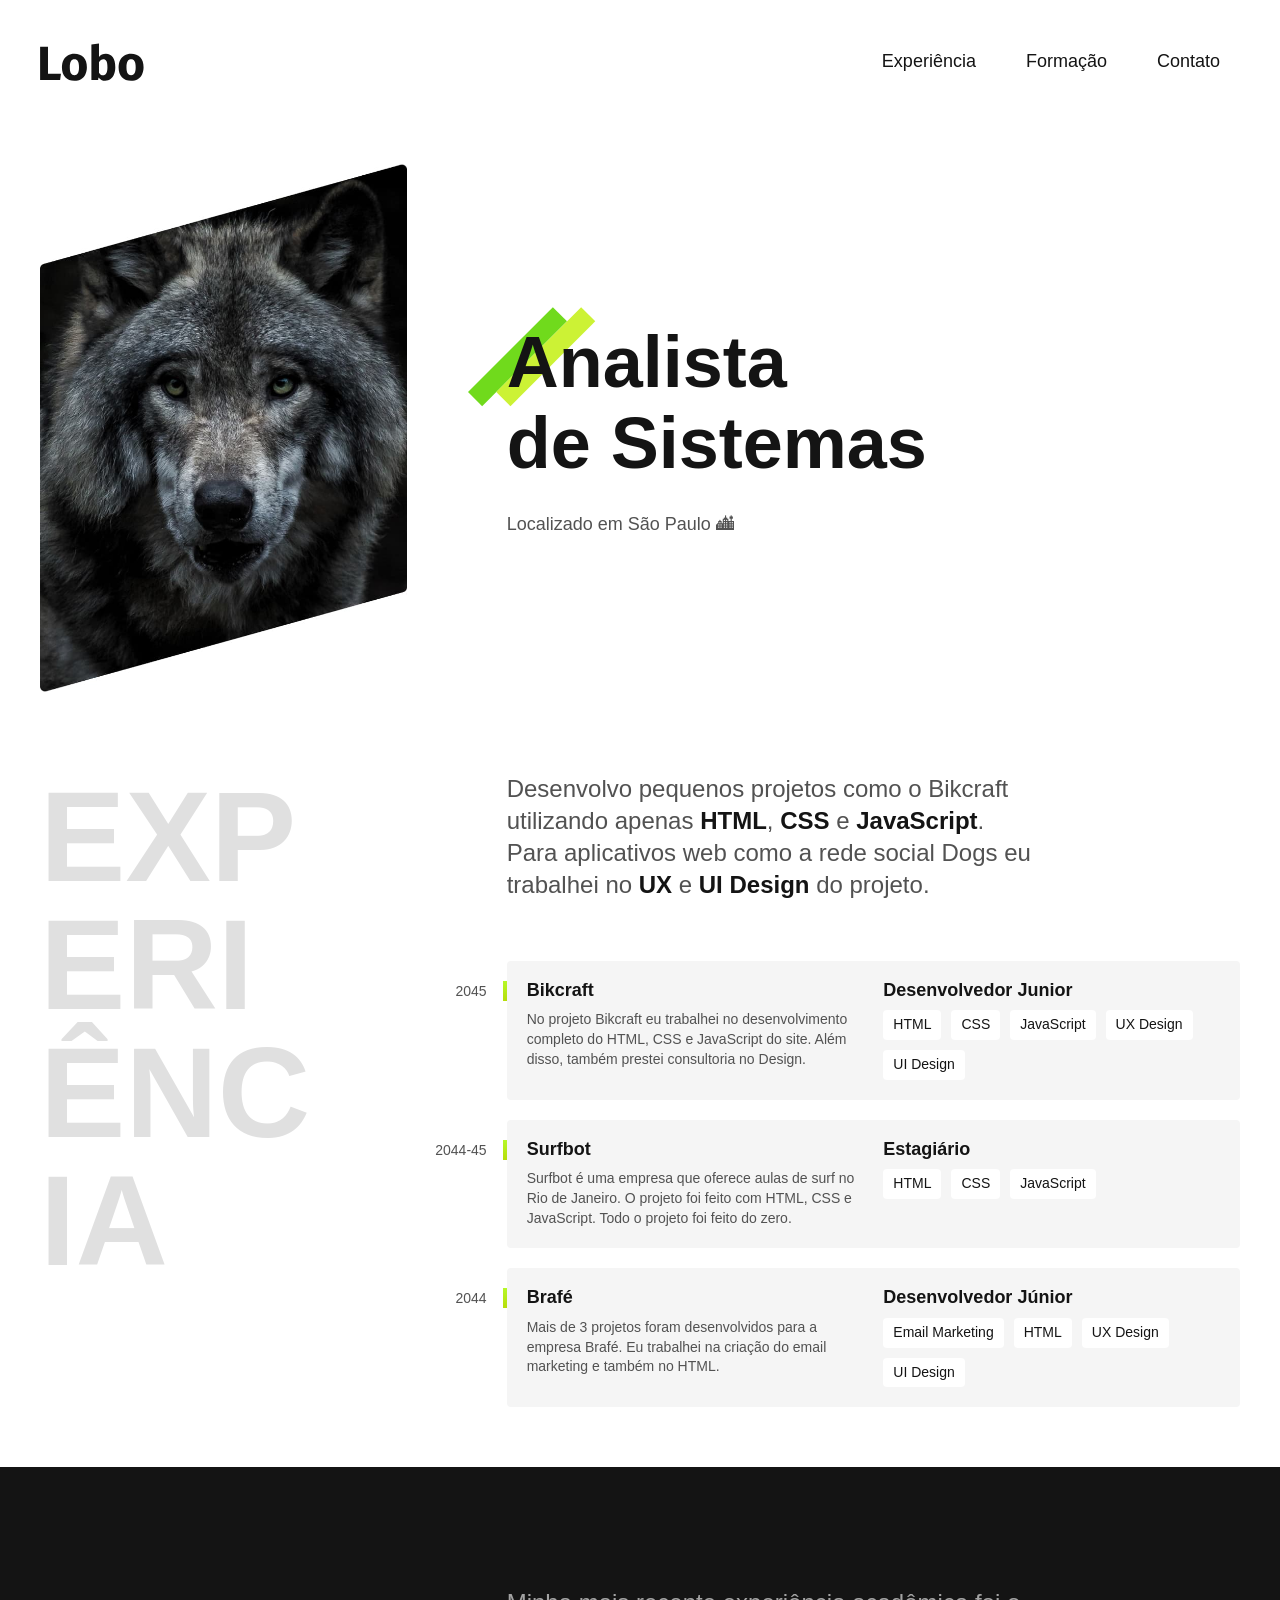
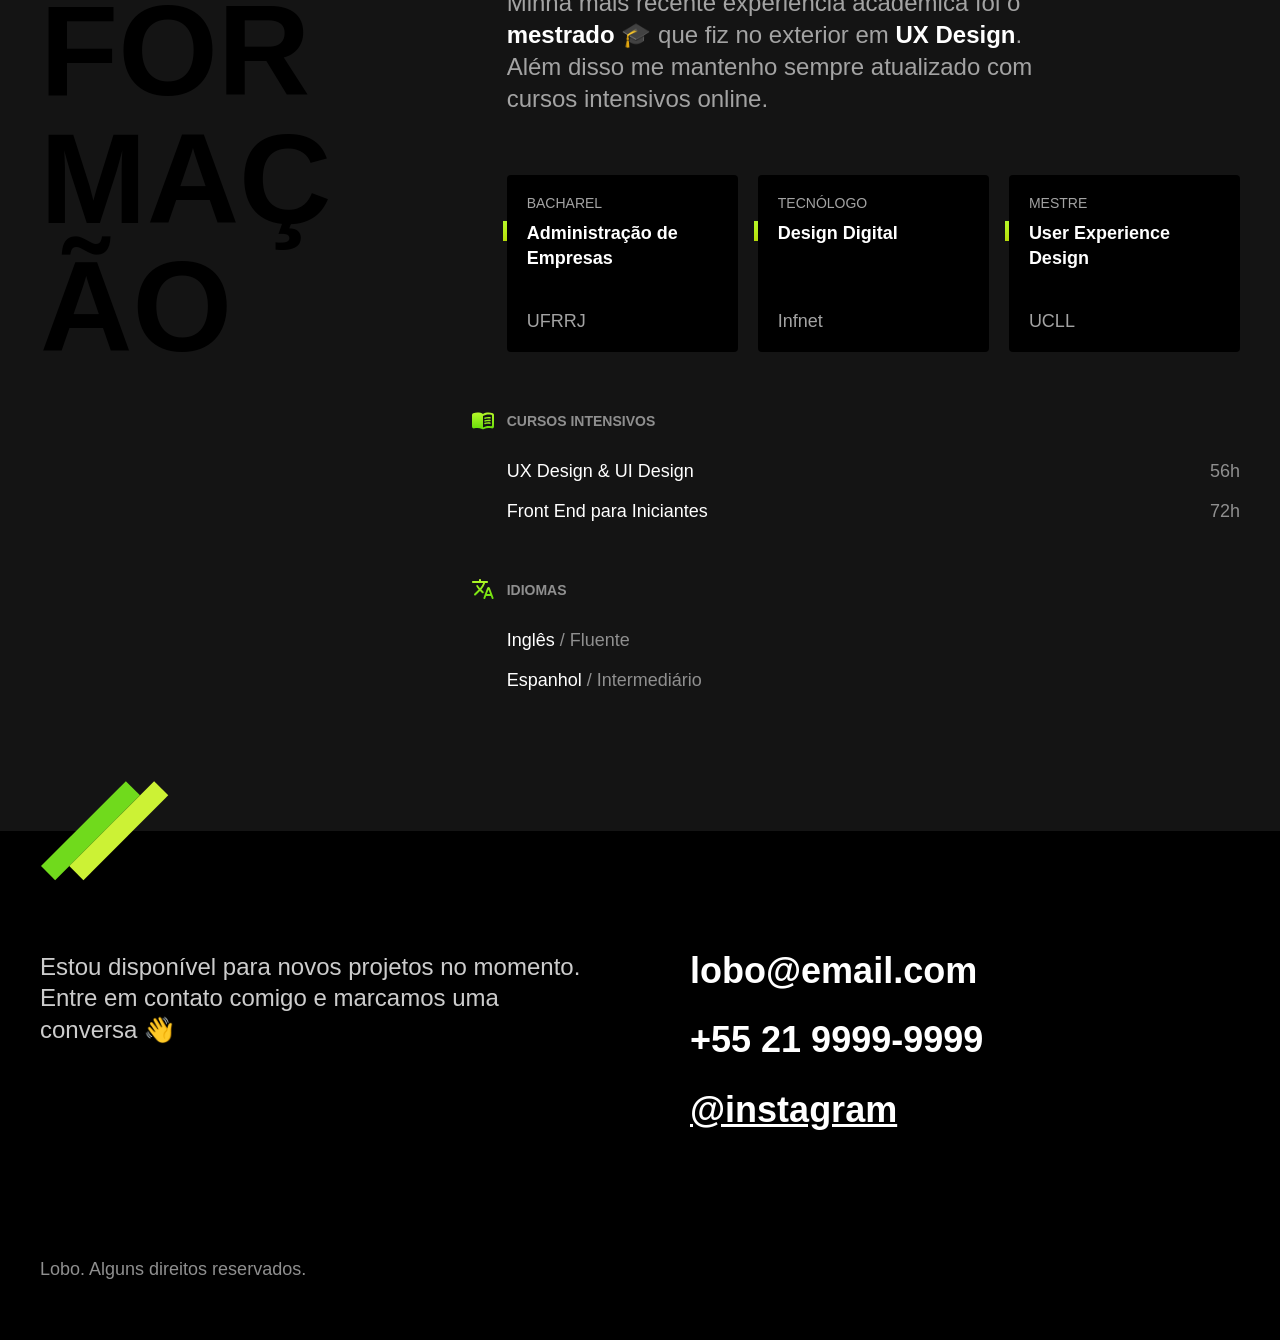
==== index.html @ e7464ec9 "0710 Footer" ====
<!DOCTYPE html>
<html lang="pt-br">

<head>
  <meta charset="UTF-8">
  <meta name="viewport" content="width=device-width, initial-scale=1.0">
  <title>Gabriel - Analista de Sistemas</title>
  <link rel="stylesheet" href="./css/style.css">
</head>

<body>

  <header class="header">
    <img src="./img/marca.svg" alt="Lobo">
    <nav>
      <ul class="header-menu">
        <li><a href="#experiencia">Experiência</a></li>
        <li><a href="#formacao">Formação</a></li>
        <li><a href="#contato">Contato</a></li>
      </ul>
    </nav>
  </header>

  <main class="introducao">
    <img src="./img/perfil.jpg" alt="Lobo Cinza">
    <div>
      <h1>Analista<br> de Sistemas</h1>
      <p>Localizado em São Paulo 🏙</p>
    </div>
  </main>

  <section class="experiencia" id="experiencia" aria-label=Experiência"">
    <h2 class="subtitulo">Experiência</h2>
    <div>
      <p class="experiencia-texto">Desenvolvo pequenos projetos como o Bikcraft utilizando apenas <strong>HTML</strong>, <strong>CSS</strong> e <strong>JavaScript</strong>. Para aplicativos web como a rede social Dogs eu trabalhei no <strong>UX</strong> e <strong>UI Design</strong> do projeto.</p>

      <div class="empresa">
        <span class="empresa-ano">2045</span>
        <h3 class="empresa-titulo">Bikcraft</h3>
        <span class="empresa-titulo">Desenvolvedor Junior</span>
        <p class="empresa-texto">No projeto Bikcraft eu trabalhei no desenvolvimento completo do HTML, CSS e JavaScript do site. Além disso, também prestei consultoria no Design.</p>
        <ul class="empresa-habilidades">
          <li>HTML</li>
          <li>CSS</li>
          <li>JavaScript</li>
          <li>UX Design</li>
          <li>UI Design</li>
        </ul>
      </div>

      <div class="empresa">
        <span class="empresa-ano">2044-45</span>
        <h3 class="empresa-titulo">Surfbot</h3>
        <span class="empresa-titulo">Estagiário</span>
        <p class="empresa-texto">Surfbot é uma empresa que oferece aulas de surf no Rio de Janeiro. O projeto foi feito com HTML, CSS e JavaScript. Todo o projeto foi feito do zero.</p>
        <ul class="empresa-habilidades">
          <li>HTML</li>
          <li>CSS</li>
          <li>JavaScript</li>
        </ul>
      </div>

      <div class="empresa">
        <span class="empresa-ano">2044</span>
        <h3 class="empresa-titulo">Brafé</h3>
        <span class="empresa-titulo">Desenvolvedor Júnior</span>
        <p class="empresa-texto">Mais de 3 projetos foram desenvolvidos para a empresa Brafé. Eu trabalhei na criação do email marketing e também no HTML.</p>
        <ul class="empresa-habilidades">
          <li>Email Marketing</li>
          <li>HTML</li>
          <li>UX Design</li>
          <li>UI Design</li>
        </ul>
      </div>

    </div>
  </section>

  <section class="formacao" id="formacao" arial-label="Formação">
    <div class="formacao-container">
      <h2 class="subtitulo">Formação</h2>

      <div>
        <p class="formacao-texto">
          Minha mais recente experiência acadêmica foi o <strong>mestrado</strong> 🎓 que fiz no exterior em <strong>UX Design</strong>. Além disso me mantenho sempre atualizado com cursos intensivos online.
        </p>

        <ul class="faculdade-lista">
          <li class="faculdade">
            <span class="faculdade-tipo">Bacharel</span>
            <h3 class="faculdade-curso">Administração de Empresas</h3>
            <span class="faculdade-instituicao">UFRRJ</span>
          </li>
          <li class="faculdade">
            <span class="faculdade-tipo">Tecnólogo</span>
            <h3 class="faculdade-curso">Design Digital</h3>
            <span class="faculdade-instituicao">Infnet</span>
          </li>
          <li class="faculdade">
            <span class="faculdade-tipo">Mestre</span>
            <h3 class="faculdade-curso">User Experience Design</h3>
            <span class="faculdade-instituicao">UCLL</span>
          </li>
        </ul>

        <div class="formacao-extra">
          <div class="cursos">
            <h3>Cursos Intensivos</h3>
            <ul>
              <li>UX Design & UI Design <span>56h</span></li>
              <li>Front End para Iniciantes <span>72h</span></li>
            </ul>
          </div>

          <div class="idiomas">
          <h3>Idiomas</h3>
          <ul>
            <li>Inglês <span>/ Fluente</span></li>
            <li>Espanhol <span>/ Intermediário</span></li>
          </ul>
        </div>

      </div>
    </div>
    </div>
  </section>

  <footer class="footer" id="contato">
    <div class="footer-container">
      <p class="footer-texto">Estou disponível para novos projetos no momento. Entre em contato comigo e marcamos uma conversa 👋</p>
      <ul class="footer-contato">
        <li>lobo@email.com</li>
        <li>+55 21 9999-9999</li>
        <li><a href="/">@instagram</a></li>
      </ul>
      <p class="footer-copy">Lobo. Alguns direitos reservados.</p>
    </div>
  </footer>

</body>

</html>
---- css/style.css ----
@import './global.css';
@import './header.css';
@import './introducao.css';
@import './experiencia.css';
@import './formacao.css';
@import './footer.css';
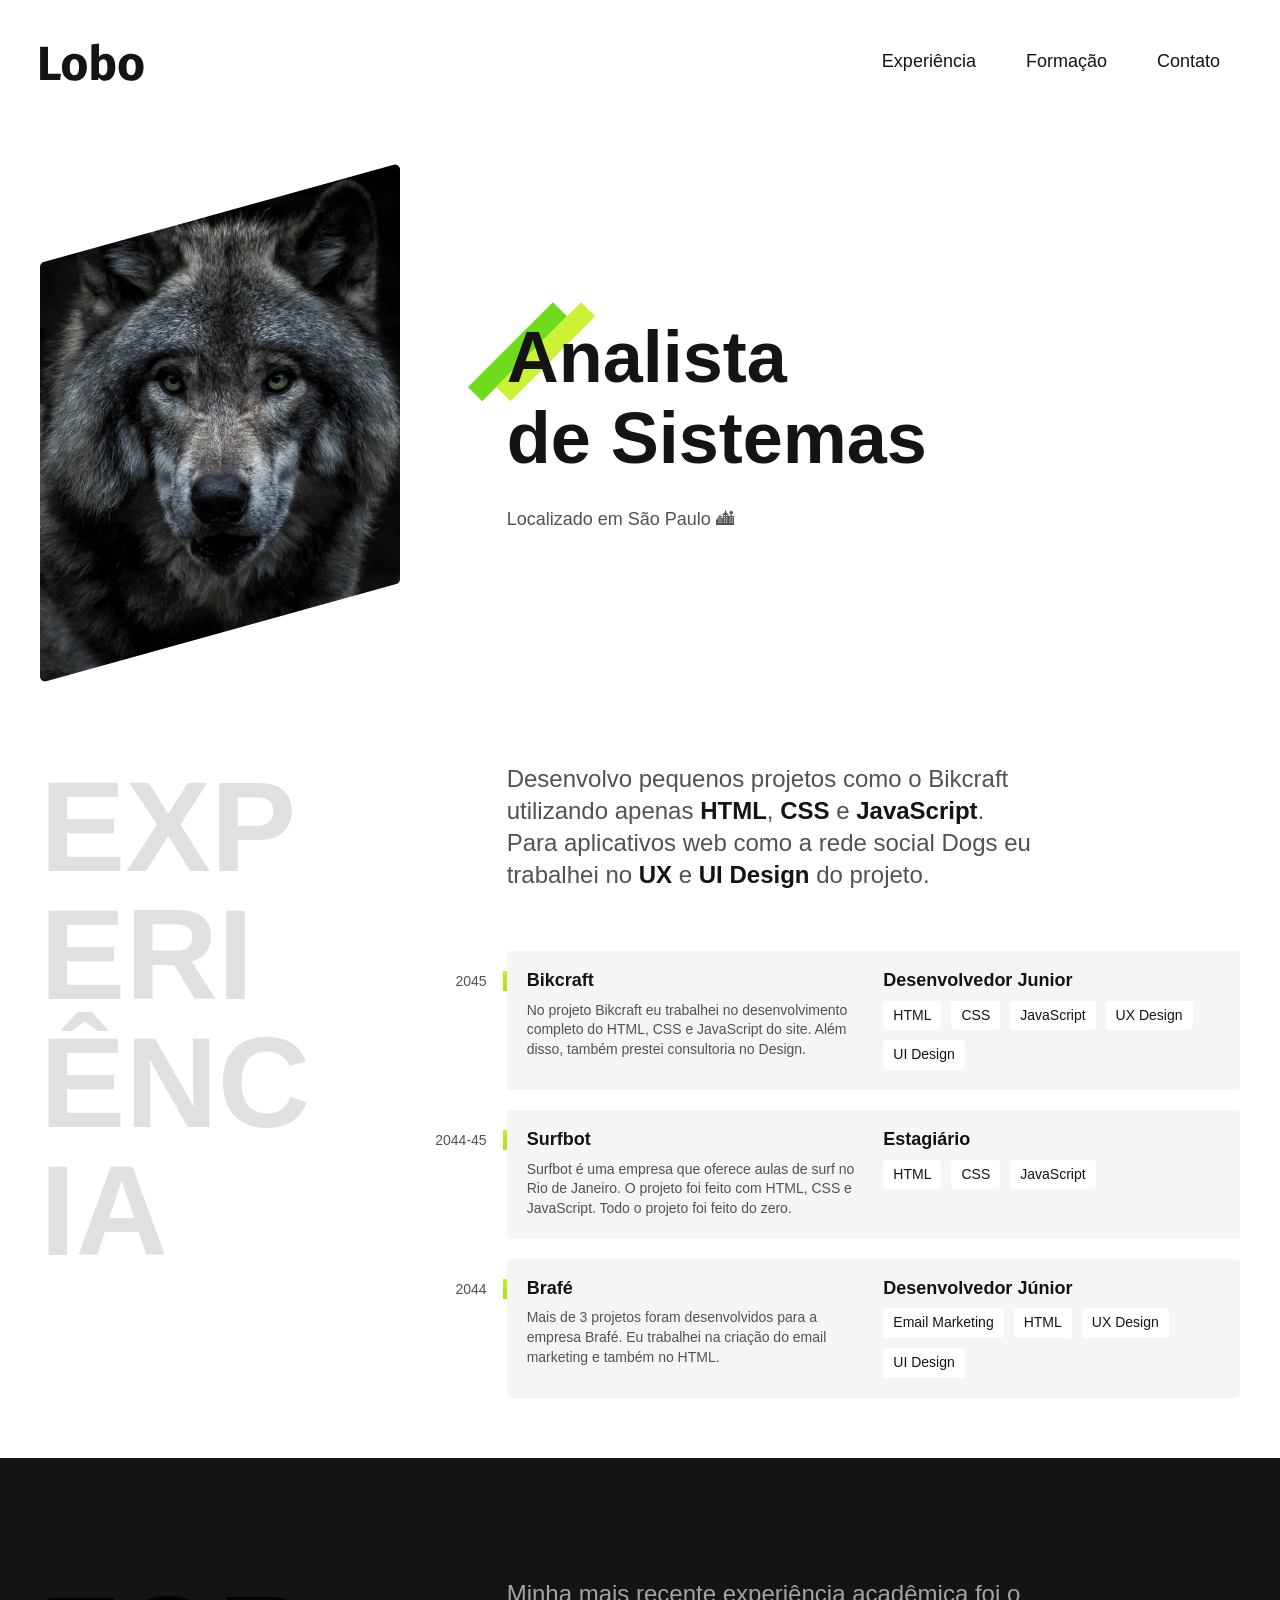
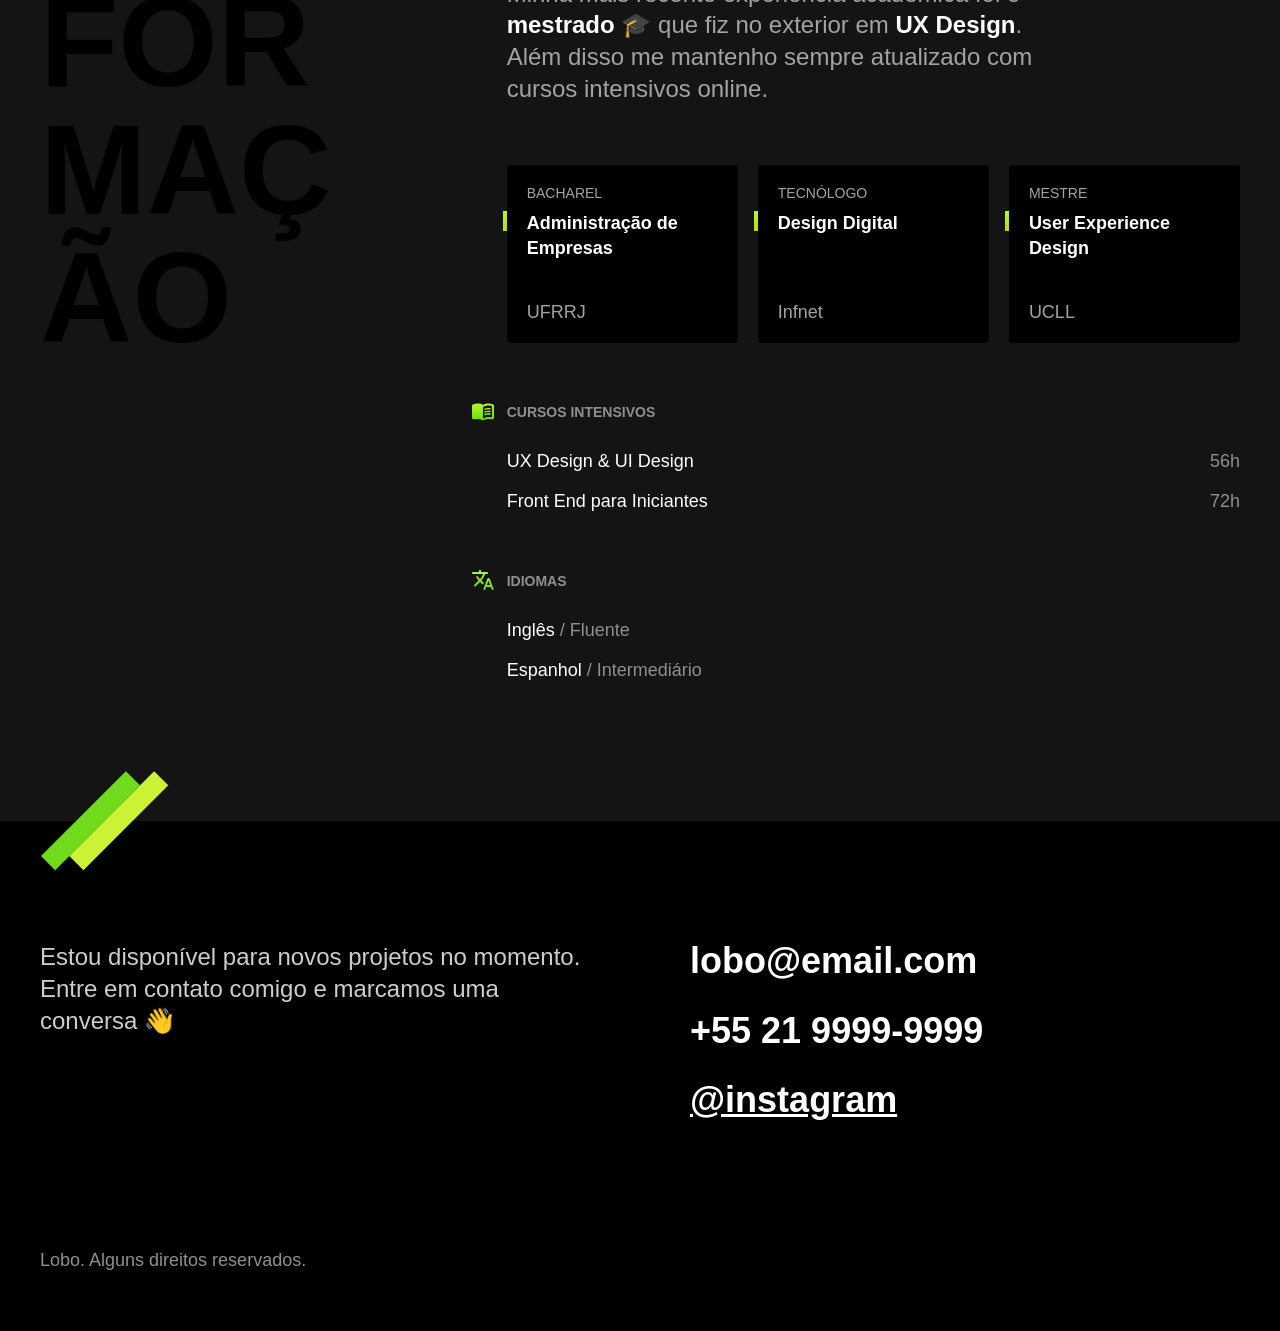
==== commit c23147a4: "0711 Otimizações" ====
--- a/index.html
+++ b/index.html
@@ -5,13 +5,14 @@
   <meta charset="UTF-8">
   <meta name="viewport" content="width=device-width, initial-scale=1.0">
   <title>Gabriel - Analista de Sistemas</title>
+  <meta name="description" content="Analista de Sistemas, localizado em São Paulo">
   <link rel="stylesheet" href="./css/style.css">
 </head>
 
 <body>
 
   <header class="header">
-    <img src="./img/marca.svg" alt="Lobo">
+    <img src="./img/marca.svg" alt="Lobo" width="104" height="38">
     <nav>
       <ul class="header-menu">
         <li><a href="#experiencia">Experiência</a></li>
@@ -22,7 +23,7 @@
   </header>
 
   <main class="introducao">
-    <img src="./img/perfil.jpg" alt="Lobo Cinza">
+    <img src="./img/perfil.jpg" alt="Lobo Cinza" width="360" height="520">
     <div>
       <h1>Analista<br> de Sistemas</h1>
       <p>Localizado em São Paulo 🏙</p>
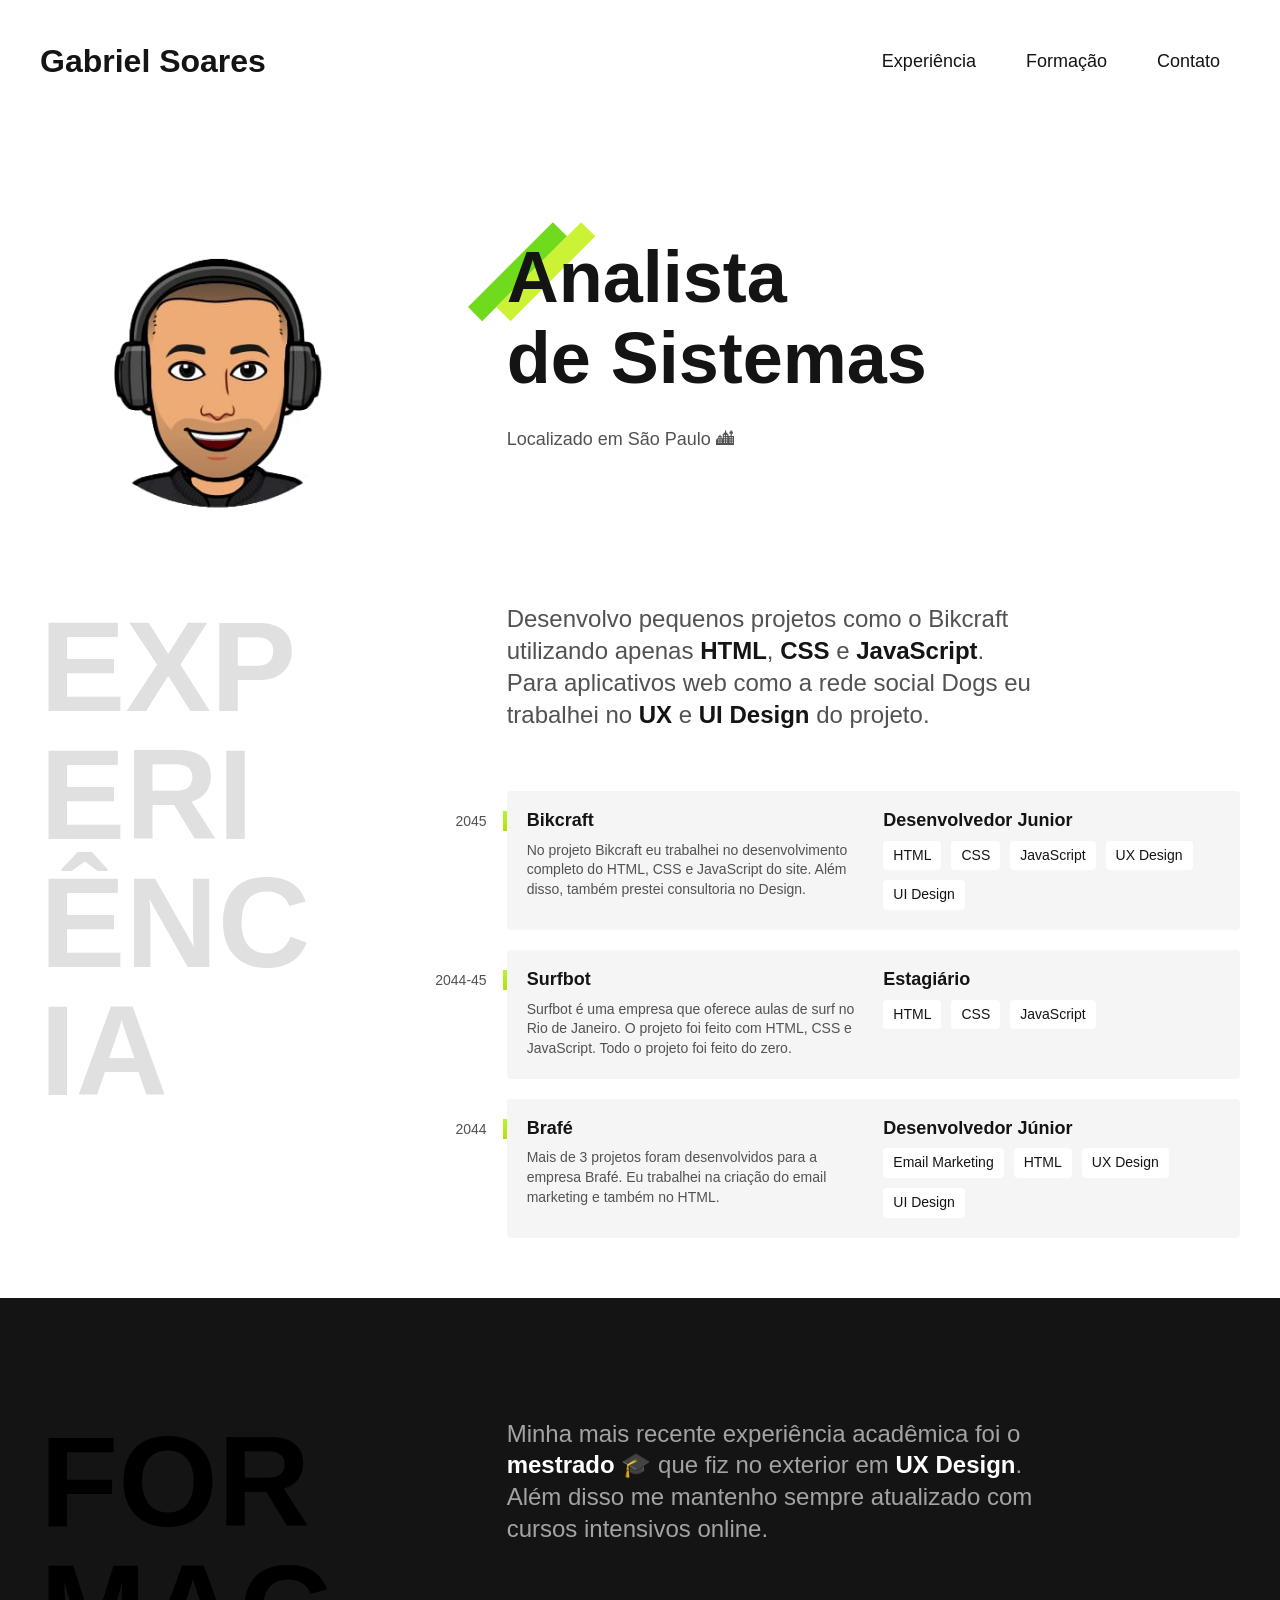
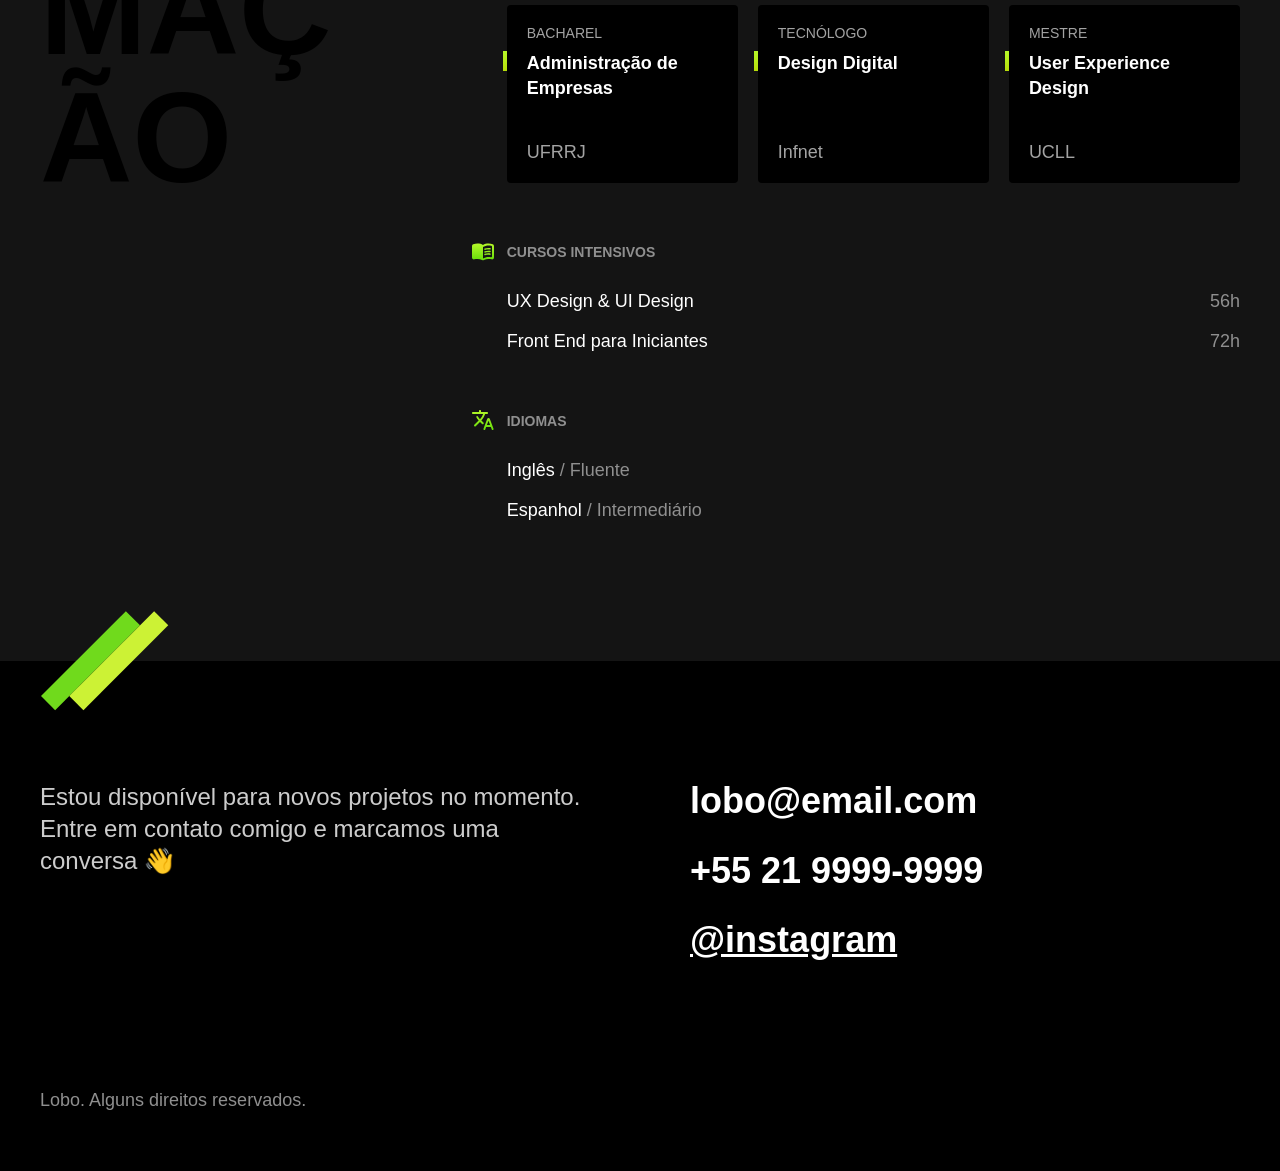
==== commit 01e7547b: "Alteração da Marca e da foto de Perfil" ====
--- a/index.html
+++ b/index.html
@@ -12,7 +12,7 @@
 <body>
 
   <header class="header">
-    <img src="./img/marca.svg" alt="Lobo" width="104" height="38">
+    <h1>Gabriel Soares</h1>
     <nav>
       <ul class="header-menu">
         <li><a href="#experiencia">Experiência</a></li>
@@ -23,7 +23,7 @@
   </header>
 
   <main class="introducao">
-    <img src="./img/perfil.jpg" alt="Lobo Cinza" width="360" height="520">
+    <img src="./img/foto.jpg" alt="Avatar" width="360" height="520">
     <div>
       <h1>Analista<br> de Sistemas</h1>
       <p>Localizado em São Paulo 🏙</p>
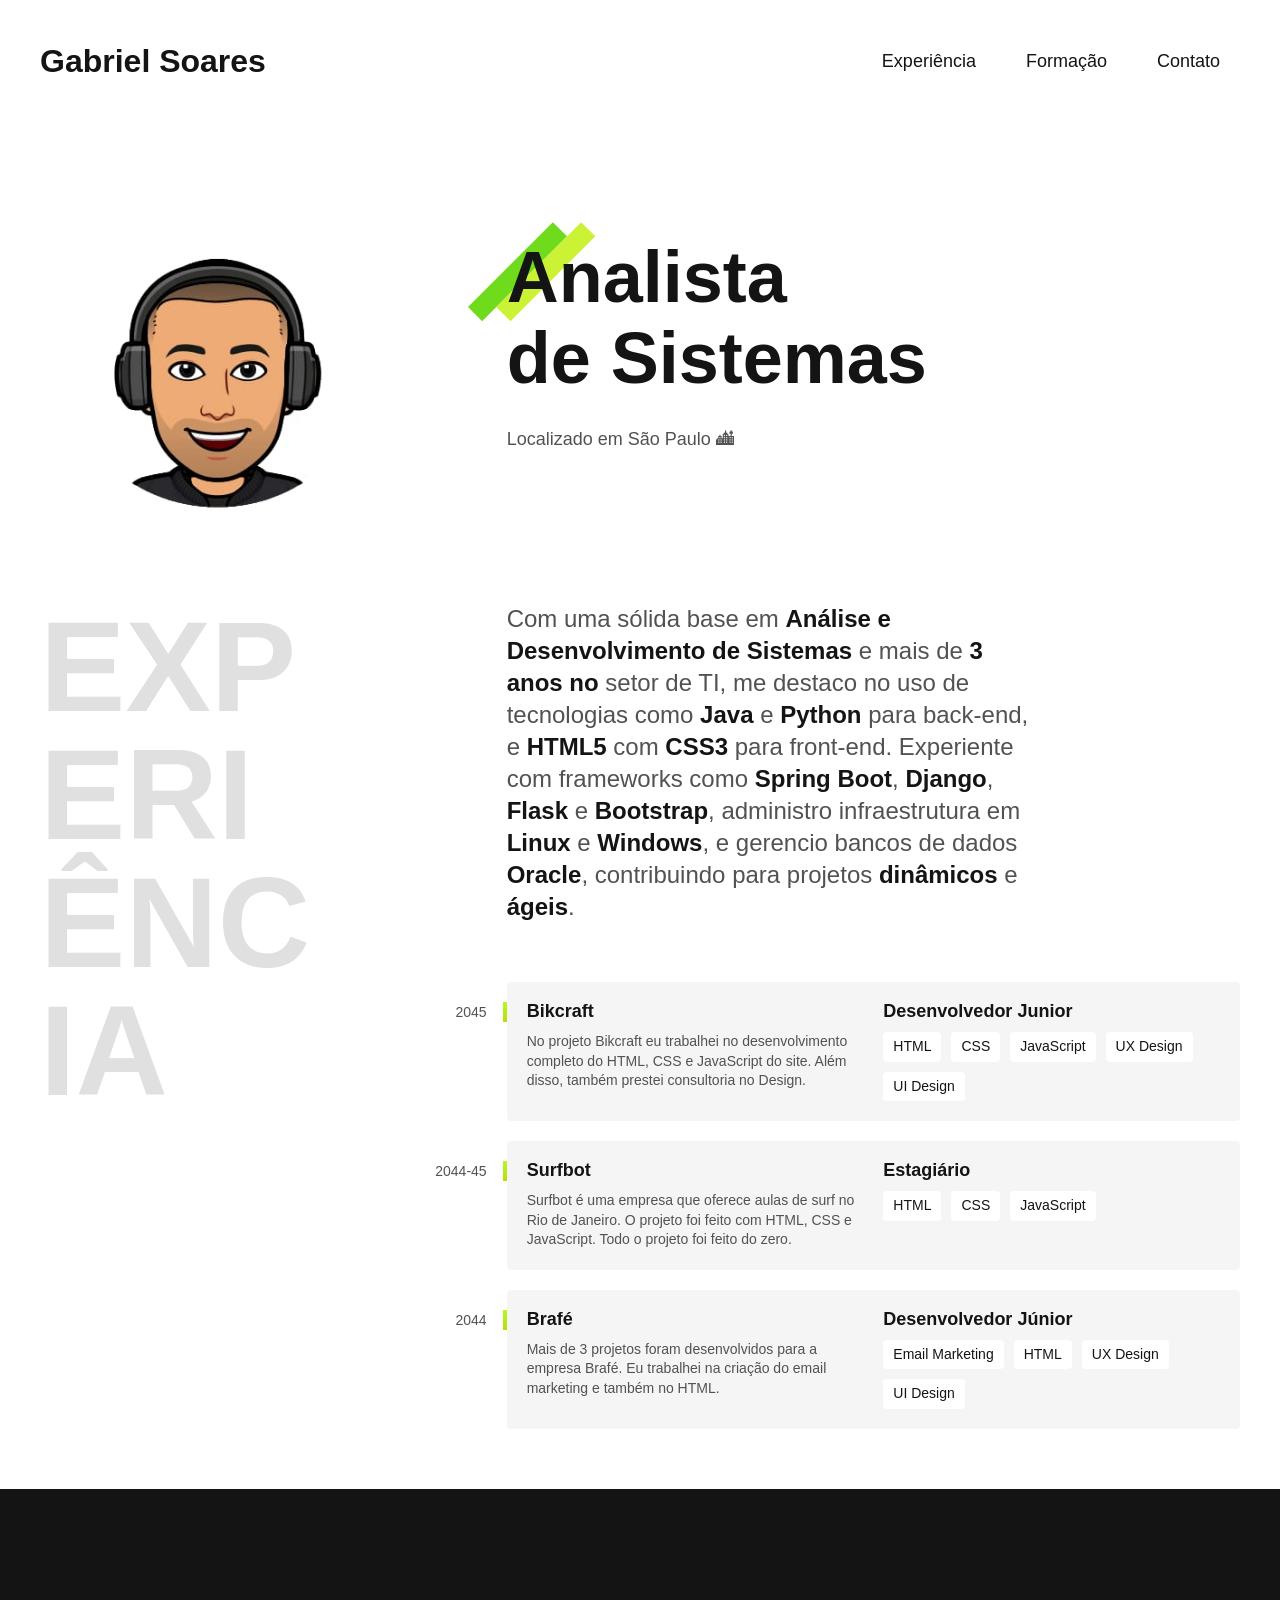
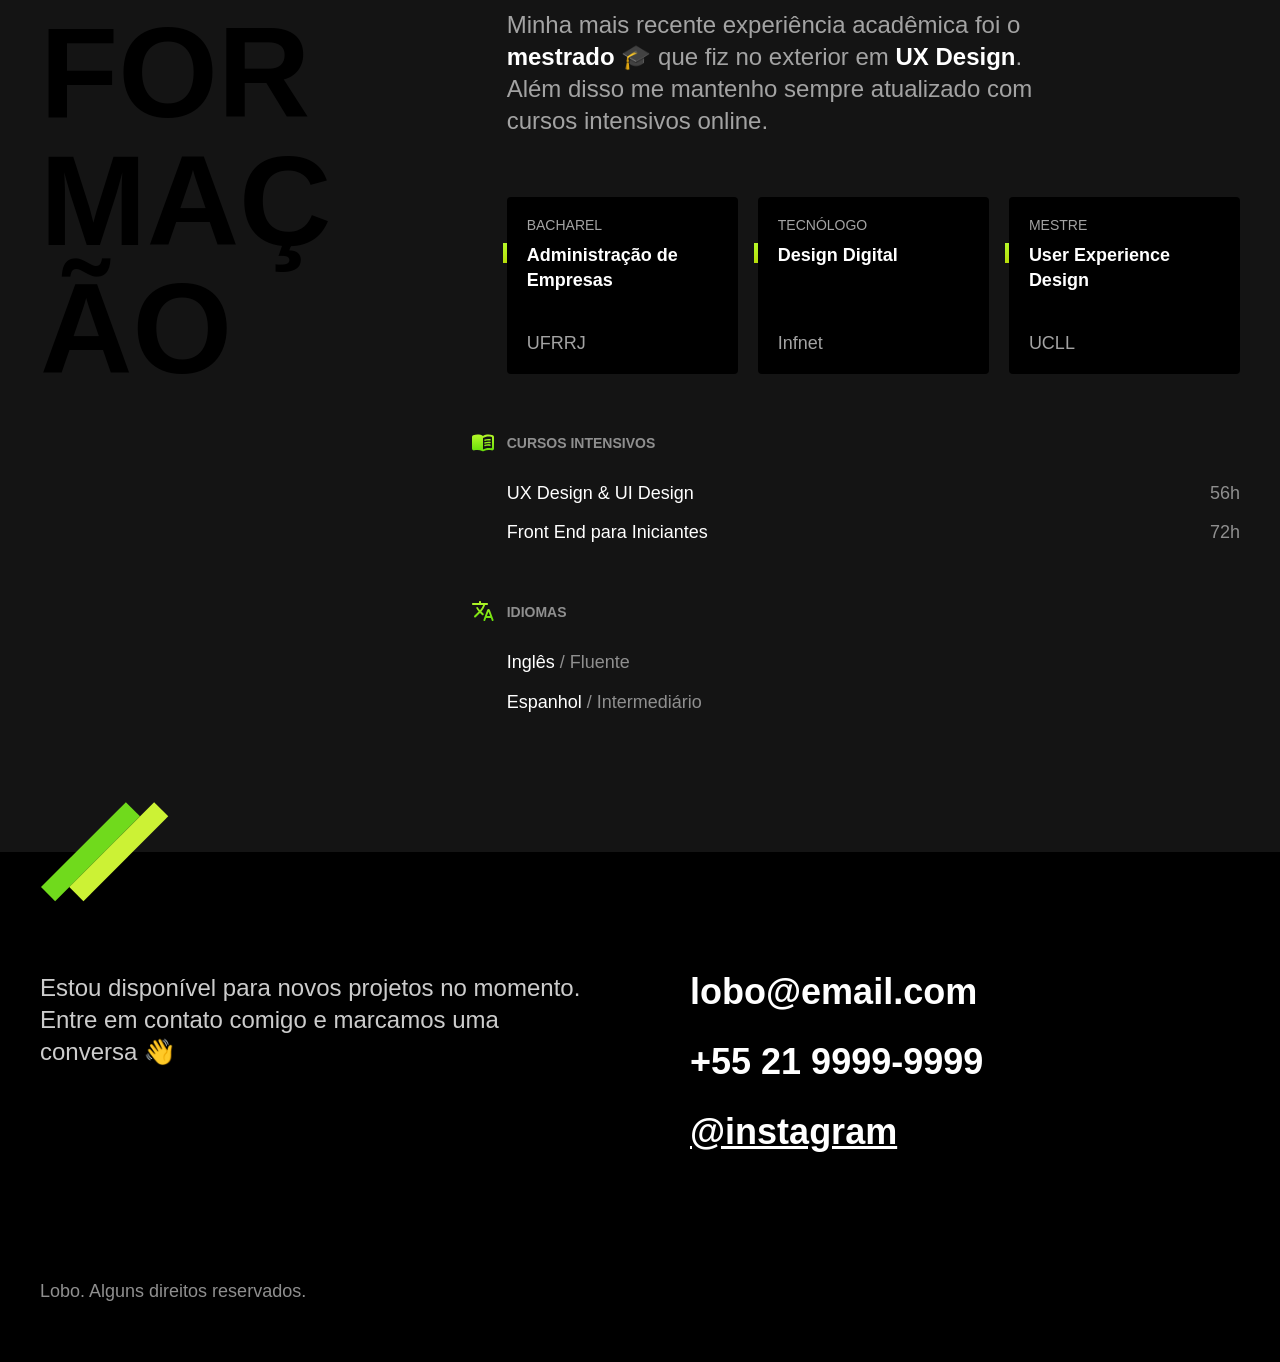
==== commit 8f0dd2d1: "Atualização de texto de experiencia" ====
--- a/index.html
+++ b/index.html
@@ -33,7 +33,7 @@
   <section class="experiencia" id="experiencia" aria-label=Experiência"">
     <h2 class="subtitulo">Experiência</h2>
     <div>
-      <p class="experiencia-texto">Desenvolvo pequenos projetos como o Bikcraft utilizando apenas <strong>HTML</strong>, <strong>CSS</strong> e <strong>JavaScript</strong>. Para aplicativos web como a rede social Dogs eu trabalhei no <strong>UX</strong> e <strong>UI Design</strong> do projeto.</p>
+      <p class="experiencia-texto">Com uma sólida base em <strong>Análise e Desenvolvimento de Sistemas</strong> e mais de <strong>3 anos no</strong> setor de TI, me destaco no uso de tecnologias como <strong>Java</strong> e <strong>Python</strong> para back-end, e <strong>HTML5</strong> com <strong>CSS3</strong> para front-end. Experiente com frameworks como <strong>Spring Boot</strong>, <strong>Django</strong>, <strong>Flask</strong> e <strong>Bootstrap</strong>, administro infraestrutura em <strong>Linux</strong> e <strong>Windows</strong>, e gerencio bancos de dados <strong>Oracle</strong>, contribuindo para projetos <strong>dinâmicos</strong> e <strong>ágeis</strong>.</p>
 
       <div class="empresa">
         <span class="empresa-ano">2045</span>
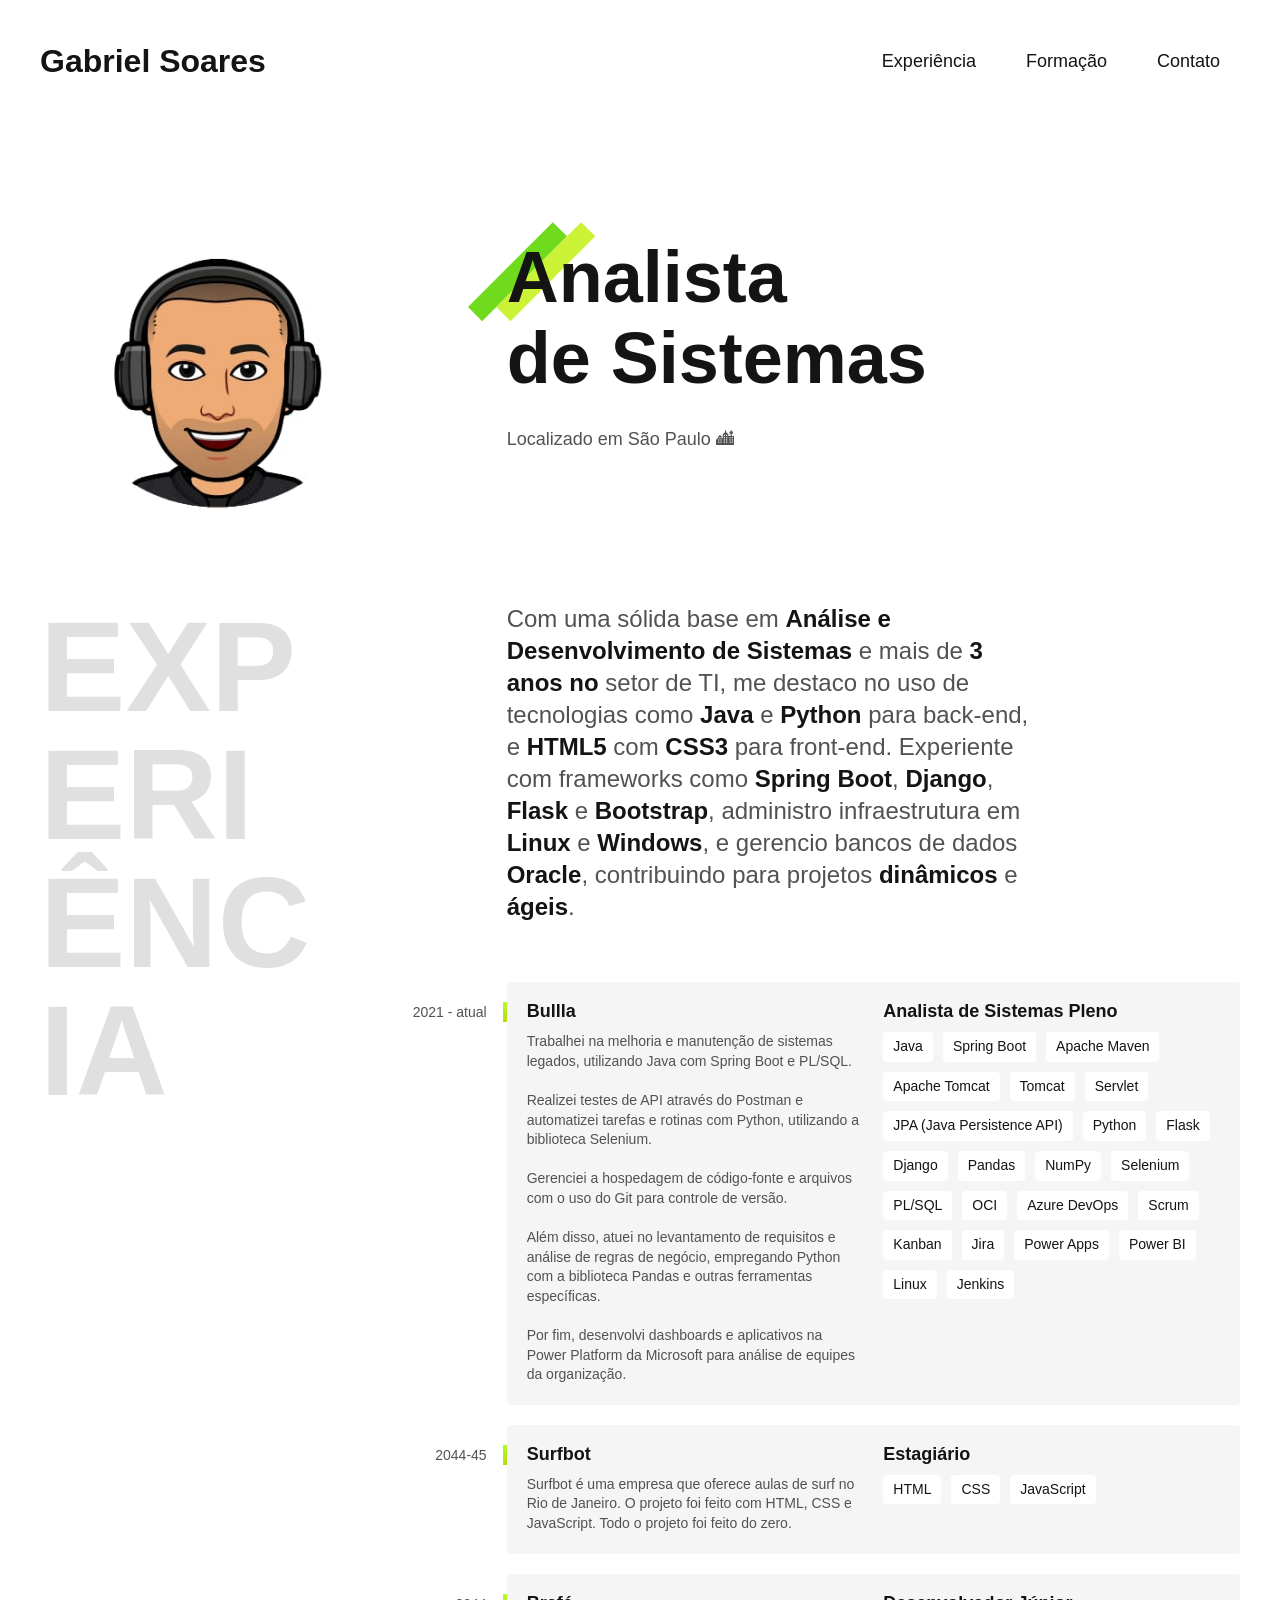
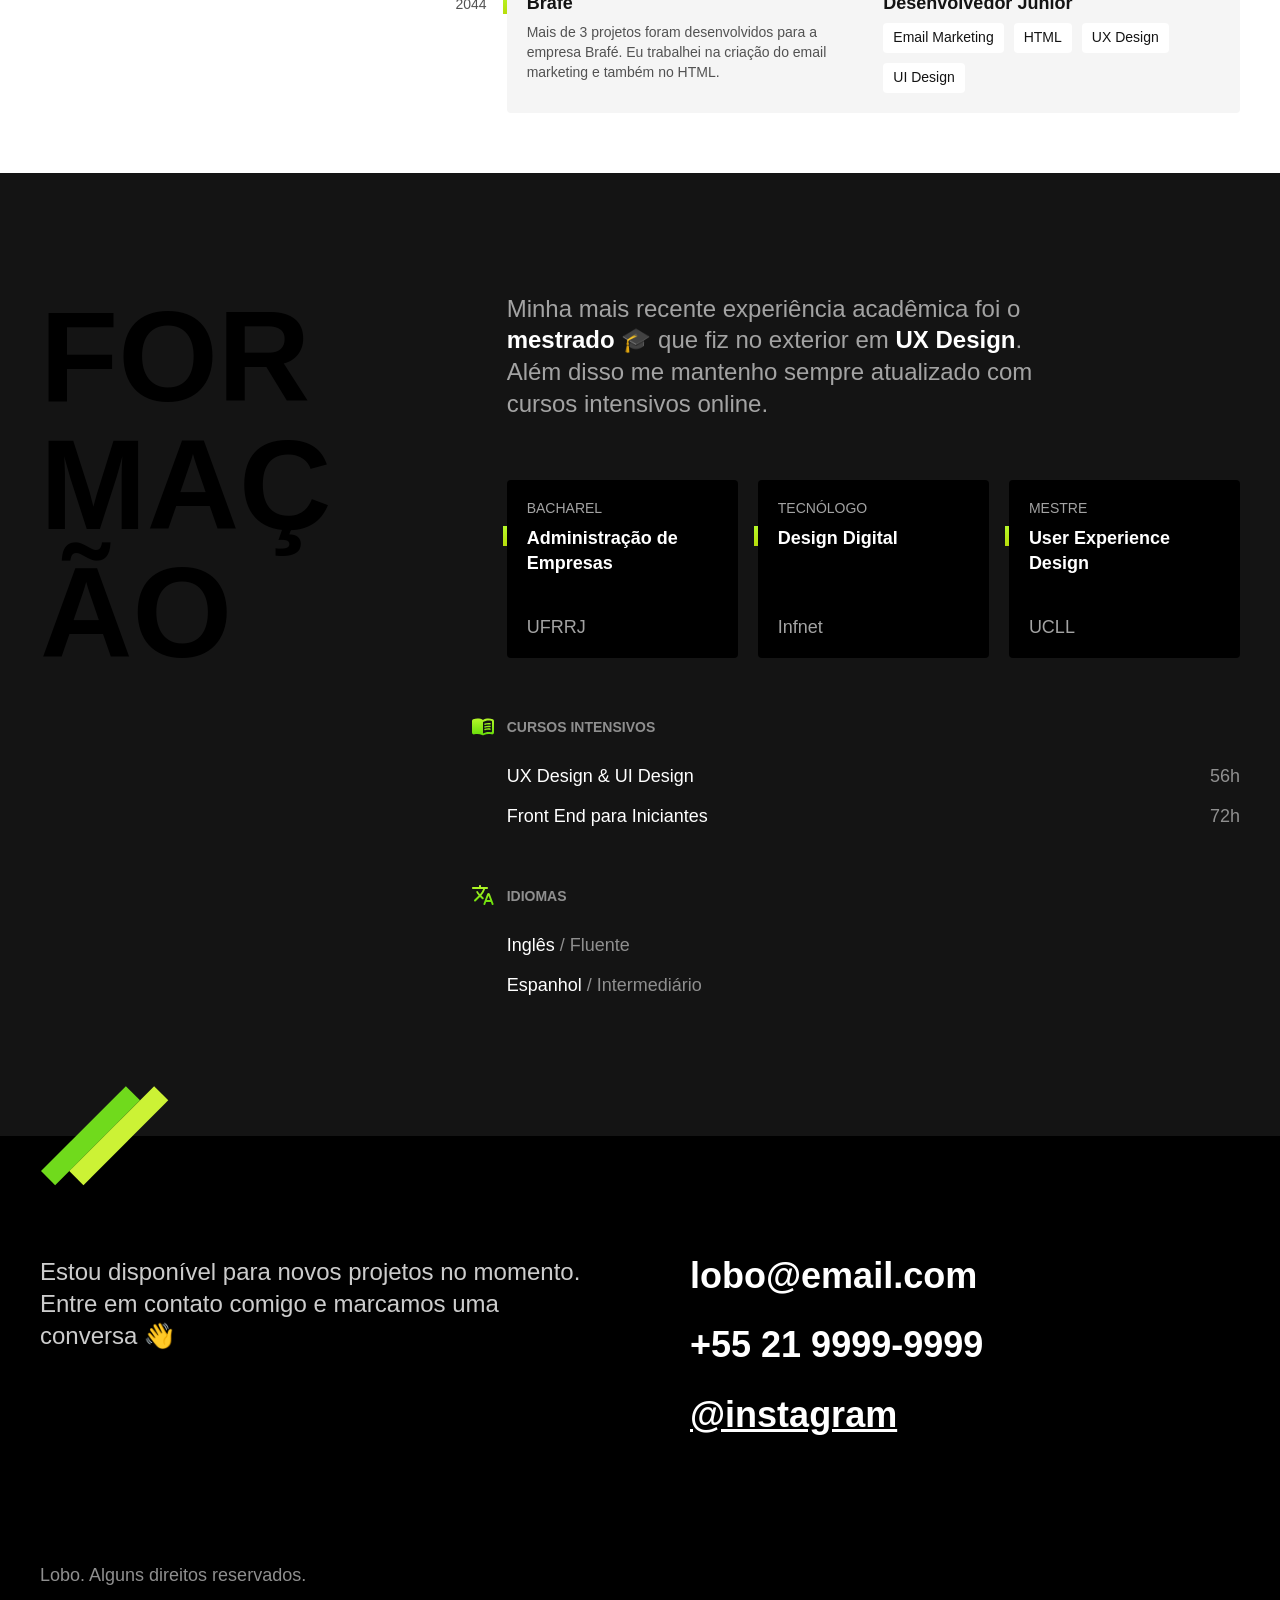
==== commit 9f2fd7fe: "Ajuste das informações da empresa Bullla" ====
--- a/index.html
+++ b/index.html
@@ -36,16 +36,34 @@
       <p class="experiencia-texto">Com uma sólida base em <strong>Análise e Desenvolvimento de Sistemas</strong> e mais de <strong>3 anos no</strong> setor de TI, me destaco no uso de tecnologias como <strong>Java</strong> e <strong>Python</strong> para back-end, e <strong>HTML5</strong> com <strong>CSS3</strong> para front-end. Experiente com frameworks como <strong>Spring Boot</strong>, <strong>Django</strong>, <strong>Flask</strong> e <strong>Bootstrap</strong>, administro infraestrutura em <strong>Linux</strong> e <strong>Windows</strong>, e gerencio bancos de dados <strong>Oracle</strong>, contribuindo para projetos <strong>dinâmicos</strong> e <strong>ágeis</strong>.</p>
 
       <div class="empresa">
-        <span class="empresa-ano">2045</span>
-        <h3 class="empresa-titulo">Bikcraft</h3>
-        <span class="empresa-titulo">Desenvolvedor Junior</span>
-        <p class="empresa-texto">No projeto Bikcraft eu trabalhei no desenvolvimento completo do HTML, CSS e JavaScript do site. Além disso, também prestei consultoria no Design.</p>
+        <span class="empresa-ano">2021 - atual</span>
+        <h3 class="empresa-titulo">Bullla</h3>
+        <span class="empresa-titulo">Analista de Sistemas Pleno</span>
+        <p class="empresa-texto">Trabalhei na melhoria e manutenção de sistemas legados, utilizando Java com Spring Boot e PL/SQL. </br></br> Realizei testes de API através do Postman e automatizei tarefas e rotinas com Python, utilizando a biblioteca Selenium. </br></br> Gerenciei a hospedagem de código-fonte e arquivos com o uso do Git para controle de versão. </br></br> Além disso, atuei no levantamento de requisitos e análise de regras de negócio, empregando Python com a biblioteca Pandas e outras ferramentas específicas. </br></br> Por fim, desenvolvi dashboards e aplicativos na Power Platform da Microsoft para análise de equipes da organização.</p>
         <ul class="empresa-habilidades">
-          <li>HTML</li>
-          <li>CSS</li>
-          <li>JavaScript</li>
-          <li>UX Design</li>
-          <li>UI Design</li>
+          <li>Java</li>
+          <li>Spring Boot</li>
+          <li>Apache Maven</li>
+          <li>Apache Tomcat</li>
+          <li>Tomcat</li>
+          <li>Servlet </li>
+          <li>JPA (Java Persistence API)</li>
+          <li>Python</li>
+          <li>Flask</li>
+          <li>Django</li>
+          <li>Pandas </li>
+          <li>NumPy</li>
+          <li>Selenium </li>
+          <li>PL/SQL</li>
+          <li>OCI</li>
+          <li>Azure DevOps</li>
+          <li>Scrum</li>
+          <li>Kanban</li>
+          <li>Jira</li>
+          <li>Power Apps</li>
+          <li>Power BI</li>
+          <li>Linux</li>
+          <li>Jenkins</li>
         </ul>
       </div>
 
@@ -114,15 +132,15 @@
           </div>
 
           <div class="idiomas">
-          <h3>Idiomas</h3>
-          <ul>
-            <li>Inglês <span>/ Fluente</span></li>
-            <li>Espanhol <span>/ Intermediário</span></li>
-          </ul>
+            <h3>Idiomas</h3>
+            <ul>
+              <li>Inglês <span>/ Fluente</span></li>
+              <li>Espanhol <span>/ Intermediário</span></li>
+            </ul>
+          </div>
+
         </div>
-
       </div>
-    </div>
     </div>
   </section>
 
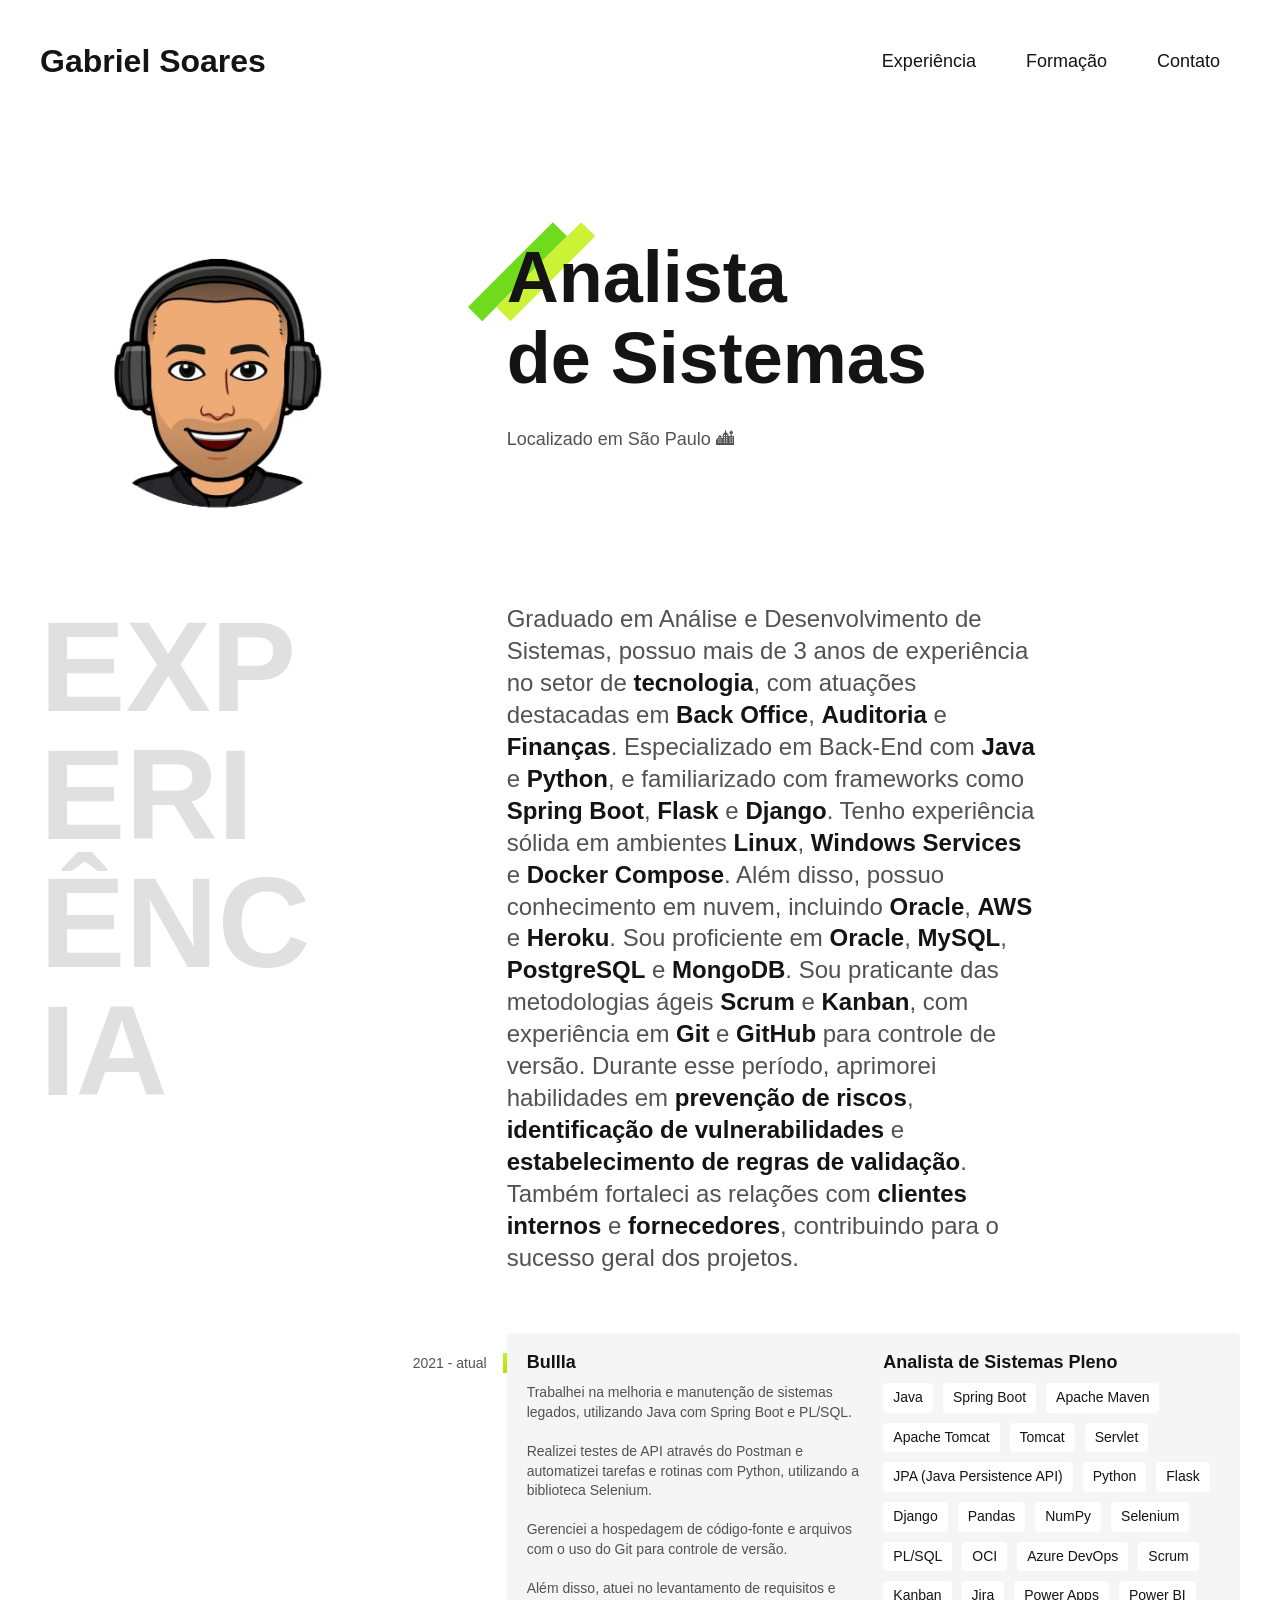
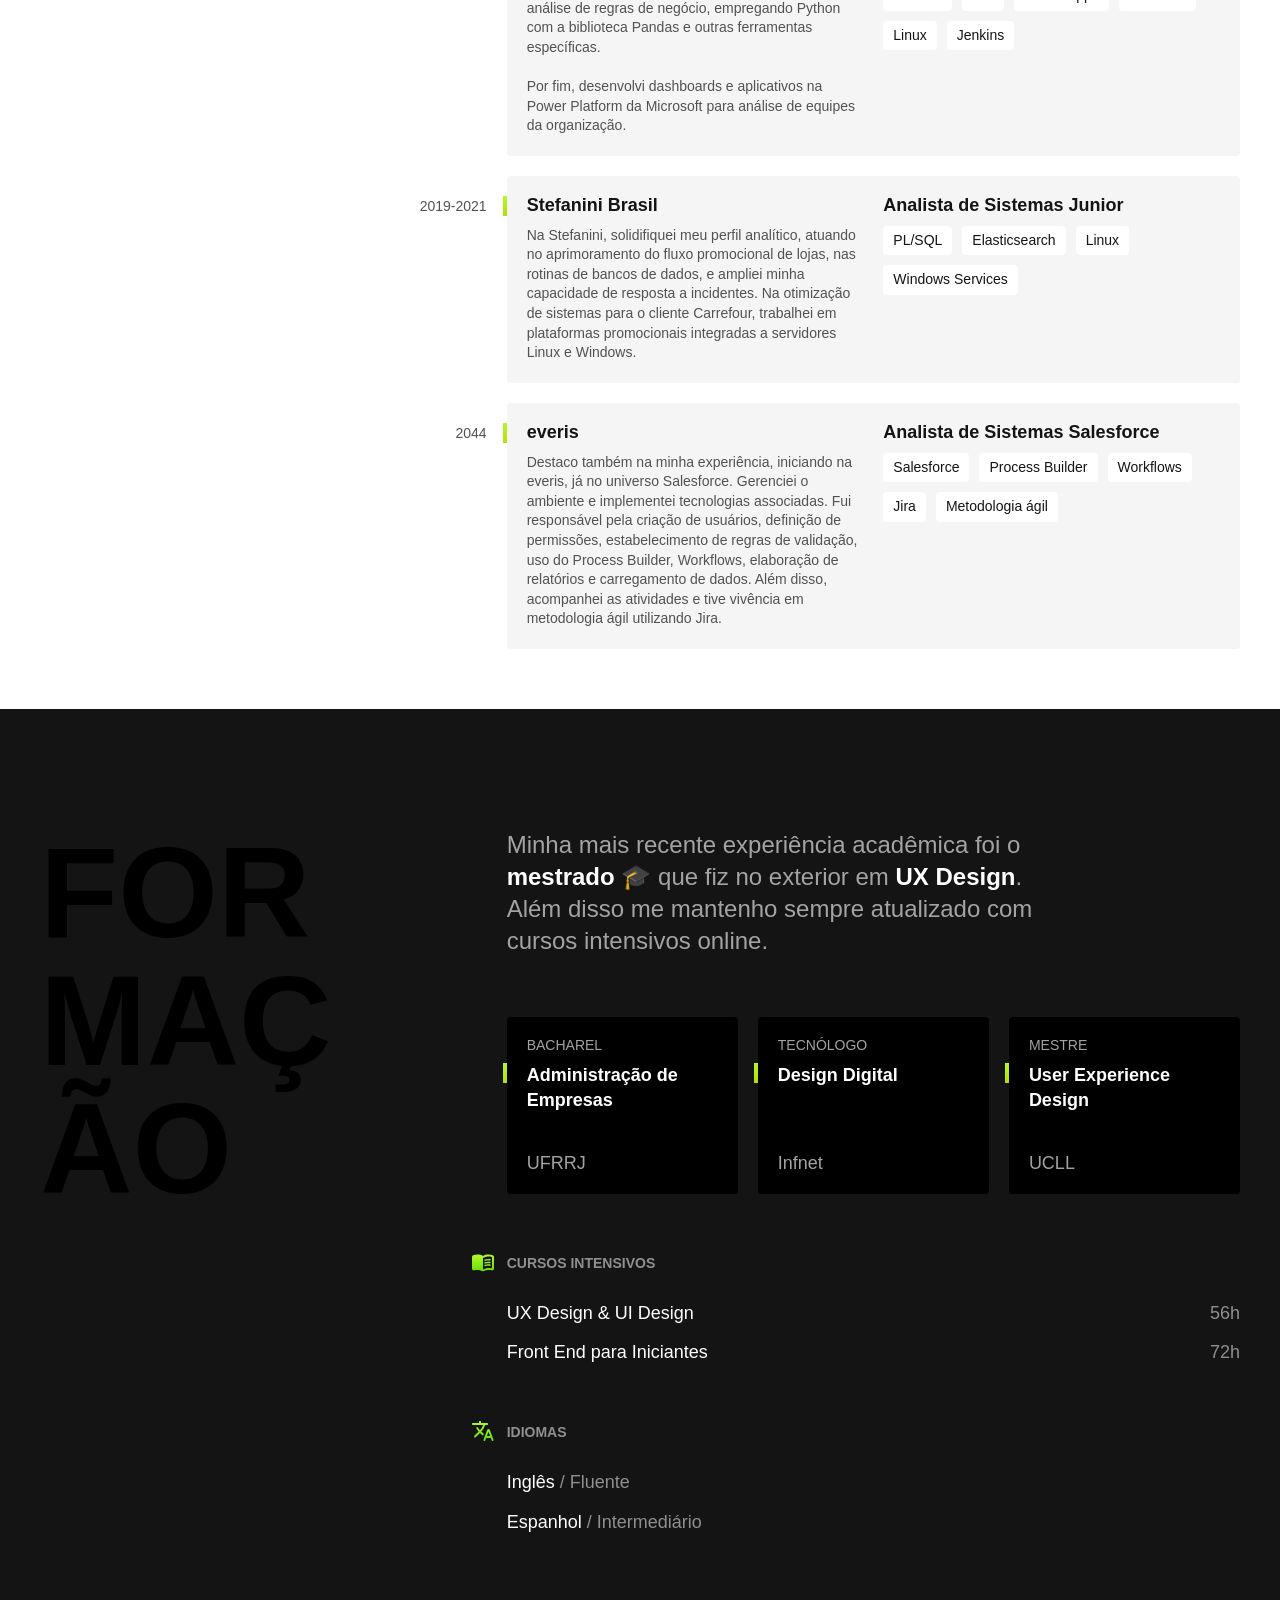
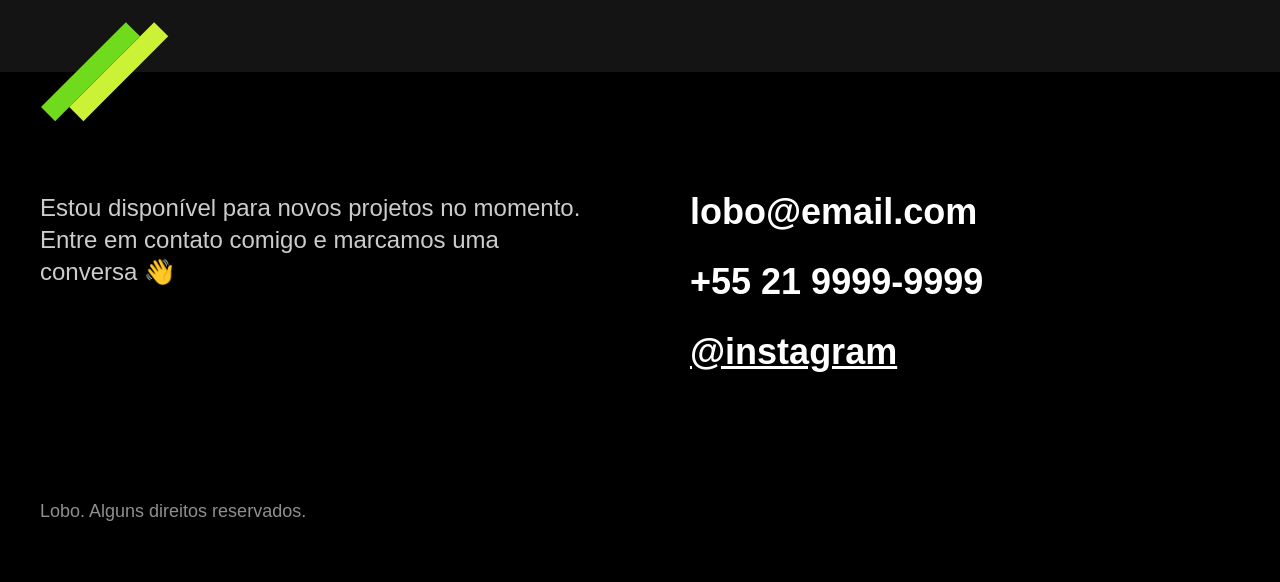
==== commit db14e1cd: "Atualização de histórico de empresas" ====
--- a/index.html
+++ b/index.html
@@ -7,6 +7,7 @@
   <title>Gabriel - Analista de Sistemas</title>
   <meta name="description" content="Analista de Sistemas, localizado em São Paulo">
   <link rel="stylesheet" href="./css/style.css">
+  <link rel="icon" href="./favicon.svg" type="image/svg+xml">
 </head>
 
 <body>
@@ -33,7 +34,9 @@
   <section class="experiencia" id="experiencia" aria-label=Experiência"">
     <h2 class="subtitulo">Experiência</h2>
     <div>
-      <p class="experiencia-texto">Com uma sólida base em <strong>Análise e Desenvolvimento de Sistemas</strong> e mais de <strong>3 anos no</strong> setor de TI, me destaco no uso de tecnologias como <strong>Java</strong> e <strong>Python</strong> para back-end, e <strong>HTML5</strong> com <strong>CSS3</strong> para front-end. Experiente com frameworks como <strong>Spring Boot</strong>, <strong>Django</strong>, <strong>Flask</strong> e <strong>Bootstrap</strong>, administro infraestrutura em <strong>Linux</strong> e <strong>Windows</strong>, e gerencio bancos de dados <strong>Oracle</strong>, contribuindo para projetos <strong>dinâmicos</strong> e <strong>ágeis</strong>.</p>
+      <p class="experiencia-texto">
+        Graduado em Análise e Desenvolvimento de Sistemas, possuo mais de 3 anos de experiência no setor de <strong>tecnologia</strong>, com atuações destacadas em <strong>Back Office</strong>, <strong>Auditoria</strong> e <strong>Finanças</strong>. Especializado em Back-End com <strong>Java</strong> e <strong>Python</strong>, e familiarizado com frameworks como <strong>Spring Boot</strong>, <strong>Flask</strong> e <strong>Django</strong>. Tenho experiência sólida em ambientes <strong>Linux</strong>, <strong>Windows Services</strong> e <strong>Docker Compose</strong>. Além disso, possuo conhecimento em nuvem, incluindo <strong>Oracle</strong>, <strong>AWS</strong> e <strong>Heroku</strong>. Sou proficiente em <strong>Oracle</strong>, <strong>MySQL</strong>, <strong>PostgreSQL</strong> e <strong>MongoDB</strong>. Sou praticante das metodologias ágeis <strong>Scrum</strong> e <strong>Kanban</strong>, com experiência em <strong>Git</strong> e <strong>GitHub</strong> para controle de versão. Durante esse período, aprimorei habilidades em <strong>prevenção de riscos</strong>, <strong>identificação de vulnerabilidades</strong> e <strong>estabelecimento de regras de validação</strong>. Também fortaleci as relações com <strong>clientes internos</strong> e <strong>fornecedores</strong>, contribuindo para o sucesso geral dos projetos.
+      </p>
 
       <div class="empresa">
         <span class="empresa-ano">2021 - atual</span>
@@ -68,27 +71,29 @@
       </div>
 
       <div class="empresa">
-        <span class="empresa-ano">2044-45</span>
-        <h3 class="empresa-titulo">Surfbot</h3>
-        <span class="empresa-titulo">Estagiário</span>
-        <p class="empresa-texto">Surfbot é uma empresa que oferece aulas de surf no Rio de Janeiro. O projeto foi feito com HTML, CSS e JavaScript. Todo o projeto foi feito do zero.</p>
+        <span class="empresa-ano">2019-2021</span>
+        <h3 class="empresa-titulo">Stefanini Brasil</h3>
+        <span class="empresa-titulo">Analista de Sistemas Junior</span>
+        <p class="empresa-texto">Na Stefanini, solidifiquei meu perfil analítico, atuando no aprimoramento do fluxo promocional de lojas, nas rotinas de bancos de dados, e ampliei minha capacidade de resposta a incidentes. Na otimização de sistemas para o cliente Carrefour, trabalhei em plataformas promocionais integradas a servidores Linux e Windows.</p>
         <ul class="empresa-habilidades">
-          <li>HTML</li>
-          <li>CSS</li>
-          <li>JavaScript</li>
+          <li>PL/SQL</li>
+          <li>Elasticsearch</li>
+          <li>Linux</li>
+          <li>Windows Services</li>
         </ul>
       </div>
 
       <div class="empresa">
         <span class="empresa-ano">2044</span>
-        <h3 class="empresa-titulo">Brafé</h3>
-        <span class="empresa-titulo">Desenvolvedor Júnior</span>
-        <p class="empresa-texto">Mais de 3 projetos foram desenvolvidos para a empresa Brafé. Eu trabalhei na criação do email marketing e também no HTML.</p>
+        <h3 class="empresa-titulo">everis</h3>
+        <span class="empresa-titulo">Analista de Sistemas Salesforce</span>
+        <p class="empresa-texto">Destaco também na minha experiência, iniciando na everis, já no universo Salesforce. Gerenciei o ambiente e implementei tecnologias associadas. Fui responsável pela criação de usuários, definição de permissões, estabelecimento de regras de validação, uso do Process Builder, Workflows, elaboração de relatórios e carregamento de dados. Além disso, acompanhei as atividades e tive vivência em metodologia ágil utilizando Jira.</p>
         <ul class="empresa-habilidades">
-          <li>Email Marketing</li>
-          <li>HTML</li>
-          <li>UX Design</li>
-          <li>UI Design</li>
+          <li>Salesforce</li>
+          <li>Process Builder</li>
+          <li>Workflows</li>
+          <li>Jira</li>
+          <li>Metodologia ágil</li>
         </ul>
       </div>
 
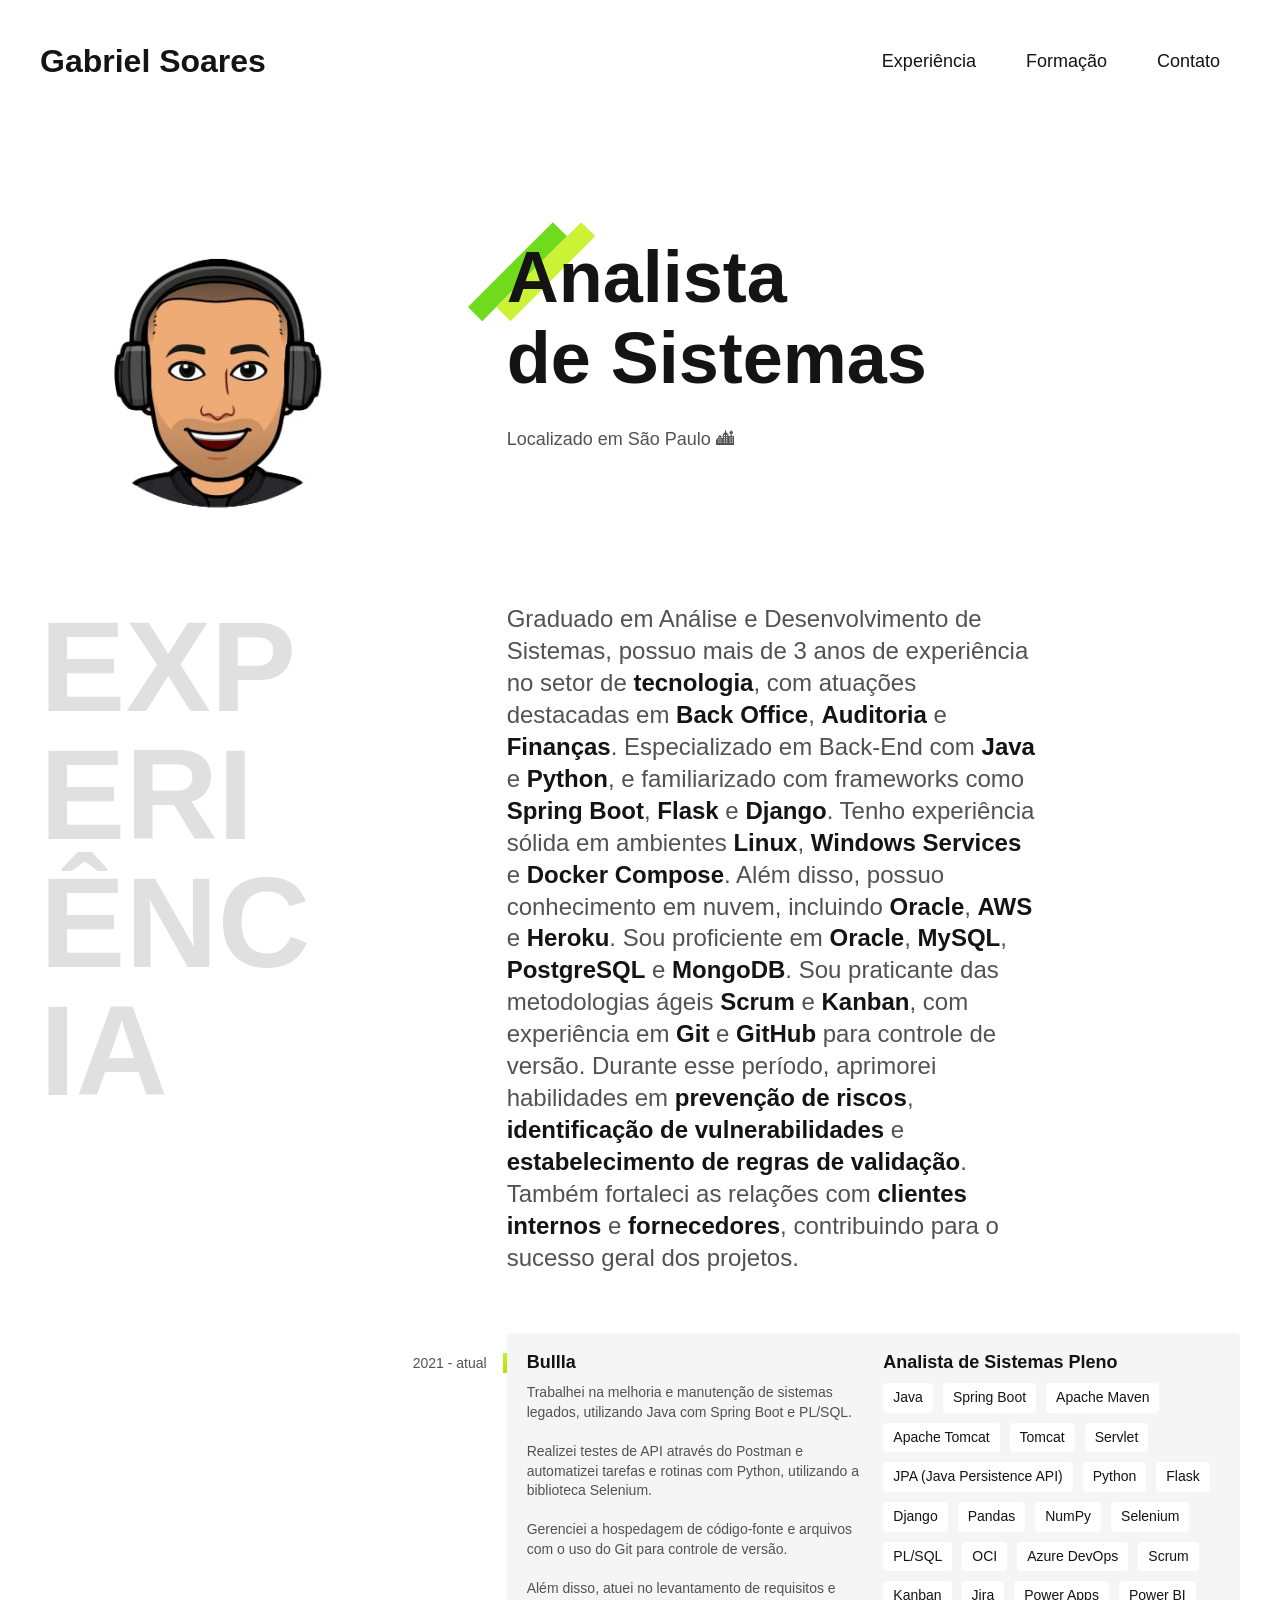
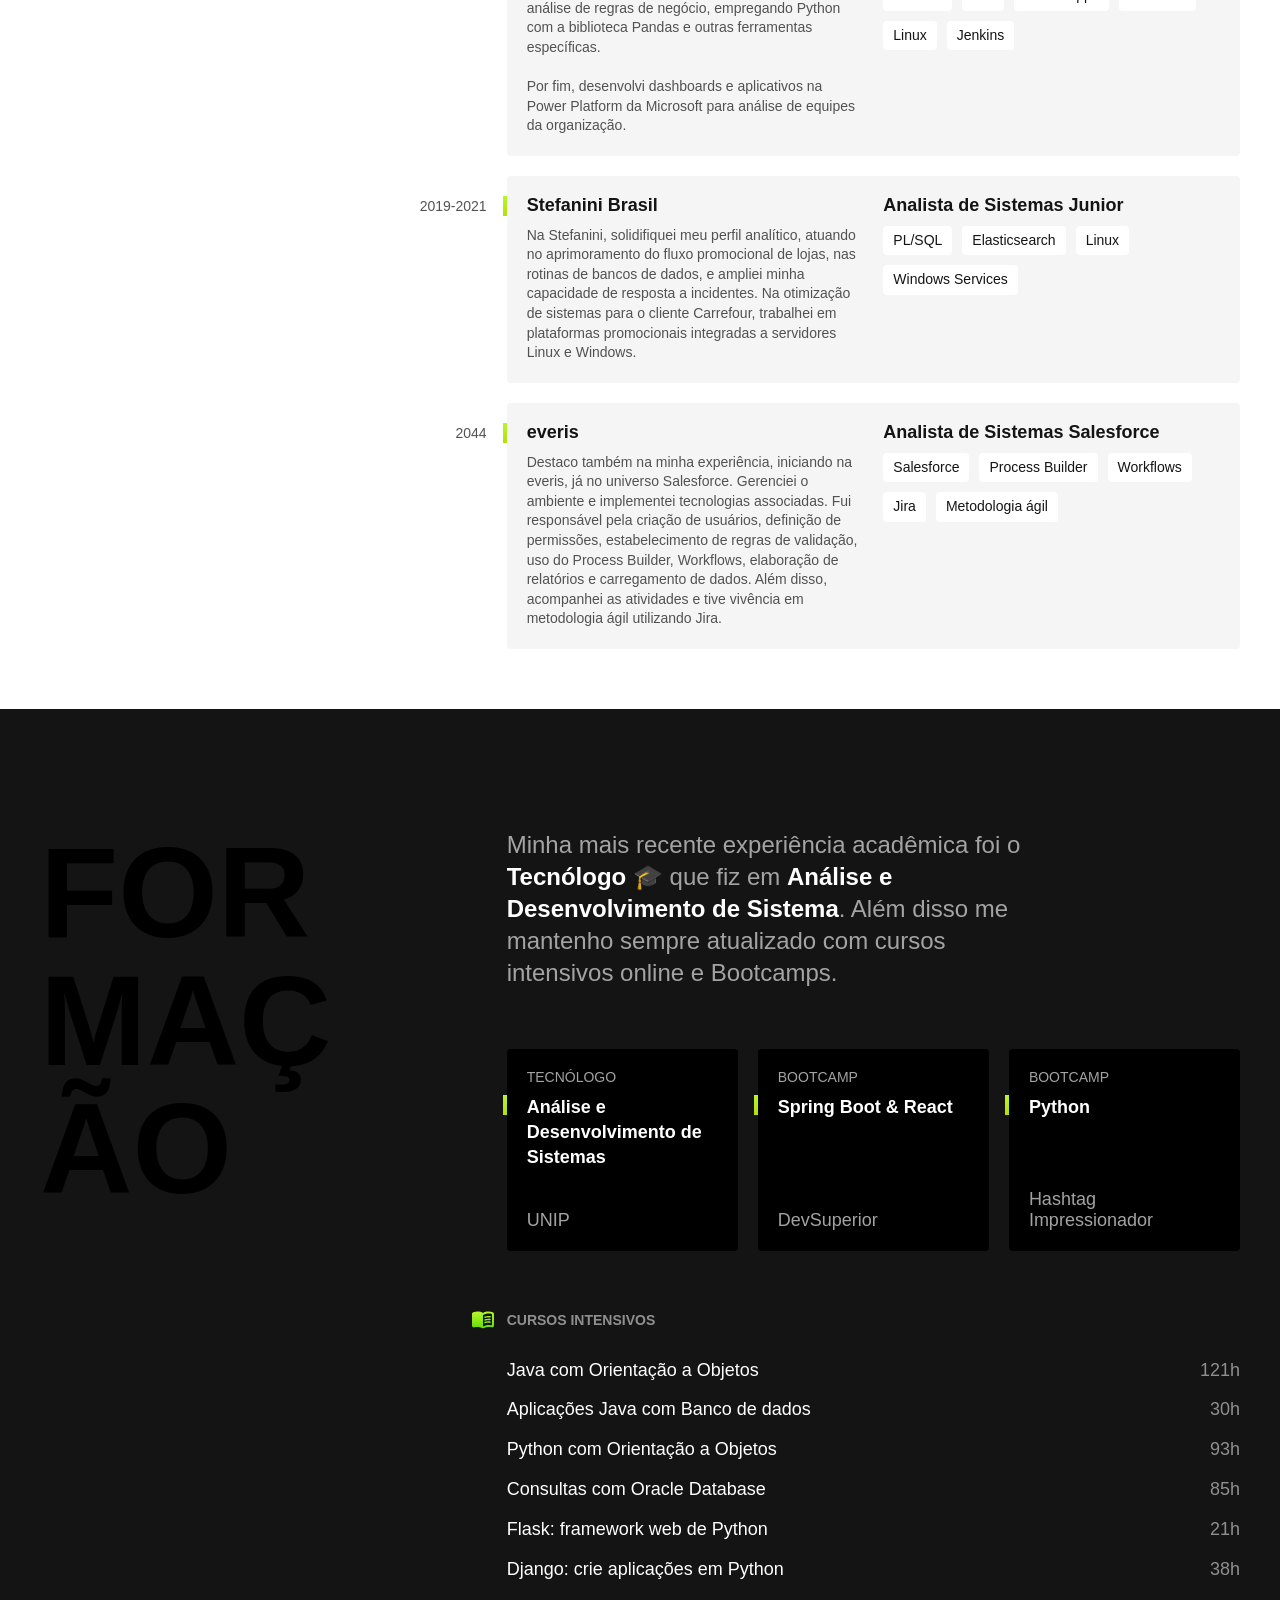
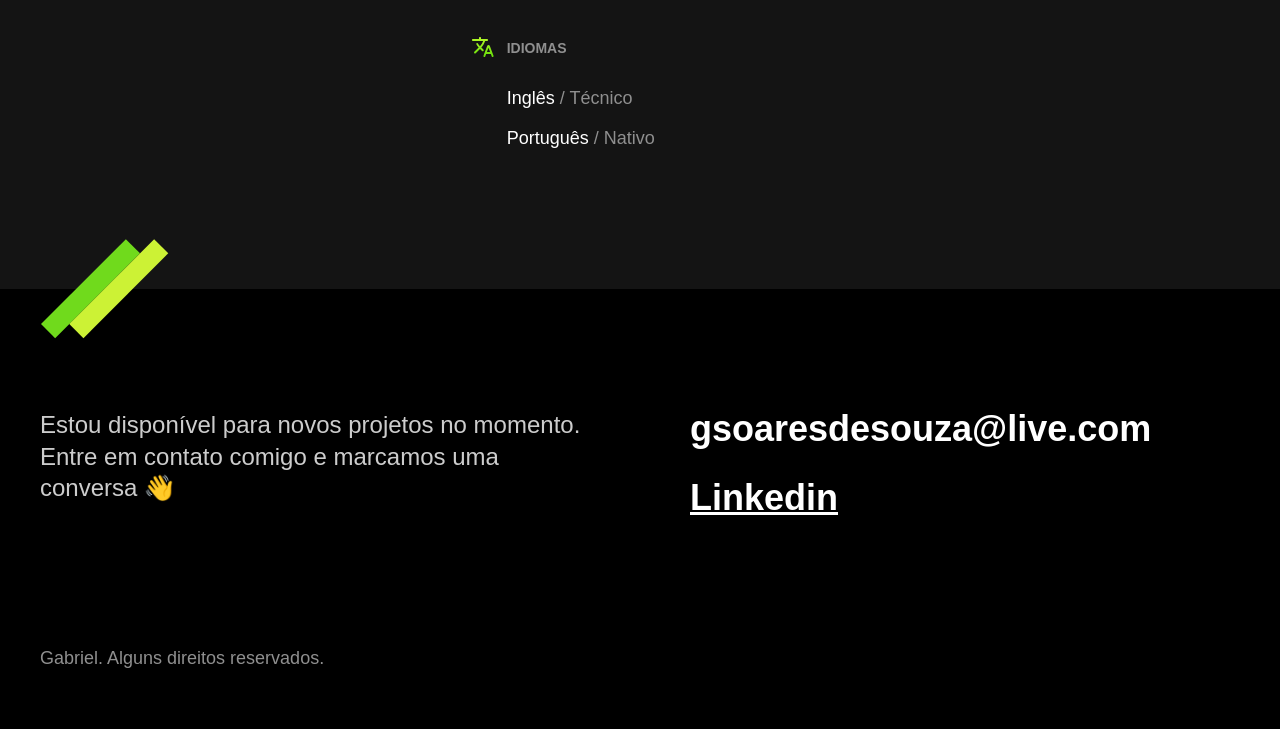
==== commit 798d9fc6: "Atualização das informações: Universidade, Cursos e Contato" ====
--- a/index.html
+++ b/index.html
@@ -106,24 +106,24 @@
 
       <div>
         <p class="formacao-texto">
-          Minha mais recente experiência acadêmica foi o <strong>mestrado</strong> 🎓 que fiz no exterior em <strong>UX Design</strong>. Além disso me mantenho sempre atualizado com cursos intensivos online.
+          Minha mais recente experiência acadêmica foi o <strong>Tecnólogo</strong> 🎓 que fiz em <strong>Análise e Desenvolvimento de Sistema</strong>. Além disso me mantenho sempre atualizado com cursos intensivos online e Bootcamps.
         </p>
 
         <ul class="faculdade-lista">
           <li class="faculdade">
-            <span class="faculdade-tipo">Bacharel</span>
-            <h3 class="faculdade-curso">Administração de Empresas</h3>
-            <span class="faculdade-instituicao">UFRRJ</span>
+            <span class="faculdade-tipo">Tecnólogo</span>
+            <h3 class="faculdade-curso">Análise e Desenvolvimento de Sistemas</h3>
+            <span class="faculdade-instituicao">UNIP</span>
           </li>
           <li class="faculdade">
-            <span class="faculdade-tipo">Tecnólogo</span>
-            <h3 class="faculdade-curso">Design Digital</h3>
-            <span class="faculdade-instituicao">Infnet</span>
+            <span class="faculdade-tipo">Bootcamp</span>
+            <h3 class="faculdade-curso">Spring Boot & React</h3>
+            <span class="faculdade-instituicao">DevSuperior</span>
           </li>
           <li class="faculdade">
-            <span class="faculdade-tipo">Mestre</span>
-            <h3 class="faculdade-curso">User Experience Design</h3>
-            <span class="faculdade-instituicao">UCLL</span>
+            <span class="faculdade-tipo">Bootcamp</span>
+            <h3 class="faculdade-curso">Python</h3>
+            <span class="faculdade-instituicao">Hashtag Impressionador</span>
           </li>
         </ul>
 
@@ -131,16 +131,20 @@
           <div class="cursos">
             <h3>Cursos Intensivos</h3>
             <ul>
-              <li>UX Design & UI Design <span>56h</span></li>
-              <li>Front End para Iniciantes <span>72h</span></li>
+              <li>Java com Orientação a Objetos<span>121h</span></li>
+              <li>Aplicações Java com Banco de dados<span>30h</span></li>
+              <li>Python com Orientação a Objetos<span>93h</span></li>
+              <li>Consultas com Oracle Database<span>85h</span></li>
+              <li>Flask: framework web de Python<span>21h</span></li>
+              <li>Django: crie aplicações em Python<span>38h</span></li>
             </ul>
           </div>
 
           <div class="idiomas">
             <h3>Idiomas</h3>
             <ul>
-              <li>Inglês <span>/ Fluente</span></li>
-              <li>Espanhol <span>/ Intermediário</span></li>
+              <li>Inglês <span>/ Técnico</span></li>
+              <li>Português <span>/ Nativo</span></li>
             </ul>
           </div>
 
@@ -153,11 +157,10 @@
     <div class="footer-container">
       <p class="footer-texto">Estou disponível para novos projetos no momento. Entre em contato comigo e marcamos uma conversa 👋</p>
       <ul class="footer-contato">
-        <li>lobo@email.com</li>
-        <li>+55 21 9999-9999</li>
-        <li><a href="/">@instagram</a></li>
+        <li>gsoaresdesouza@live.com</li>
+        <li><a href="https://www.linkedin.com/in/gsoaresdesouza/">Linkedin</a></li>
       </ul>
-      <p class="footer-copy">Lobo. Alguns direitos reservados.</p>
+      <p class="footer-copy">Gabriel. Alguns direitos reservados.</p>
     </div>
   </footer>
 
